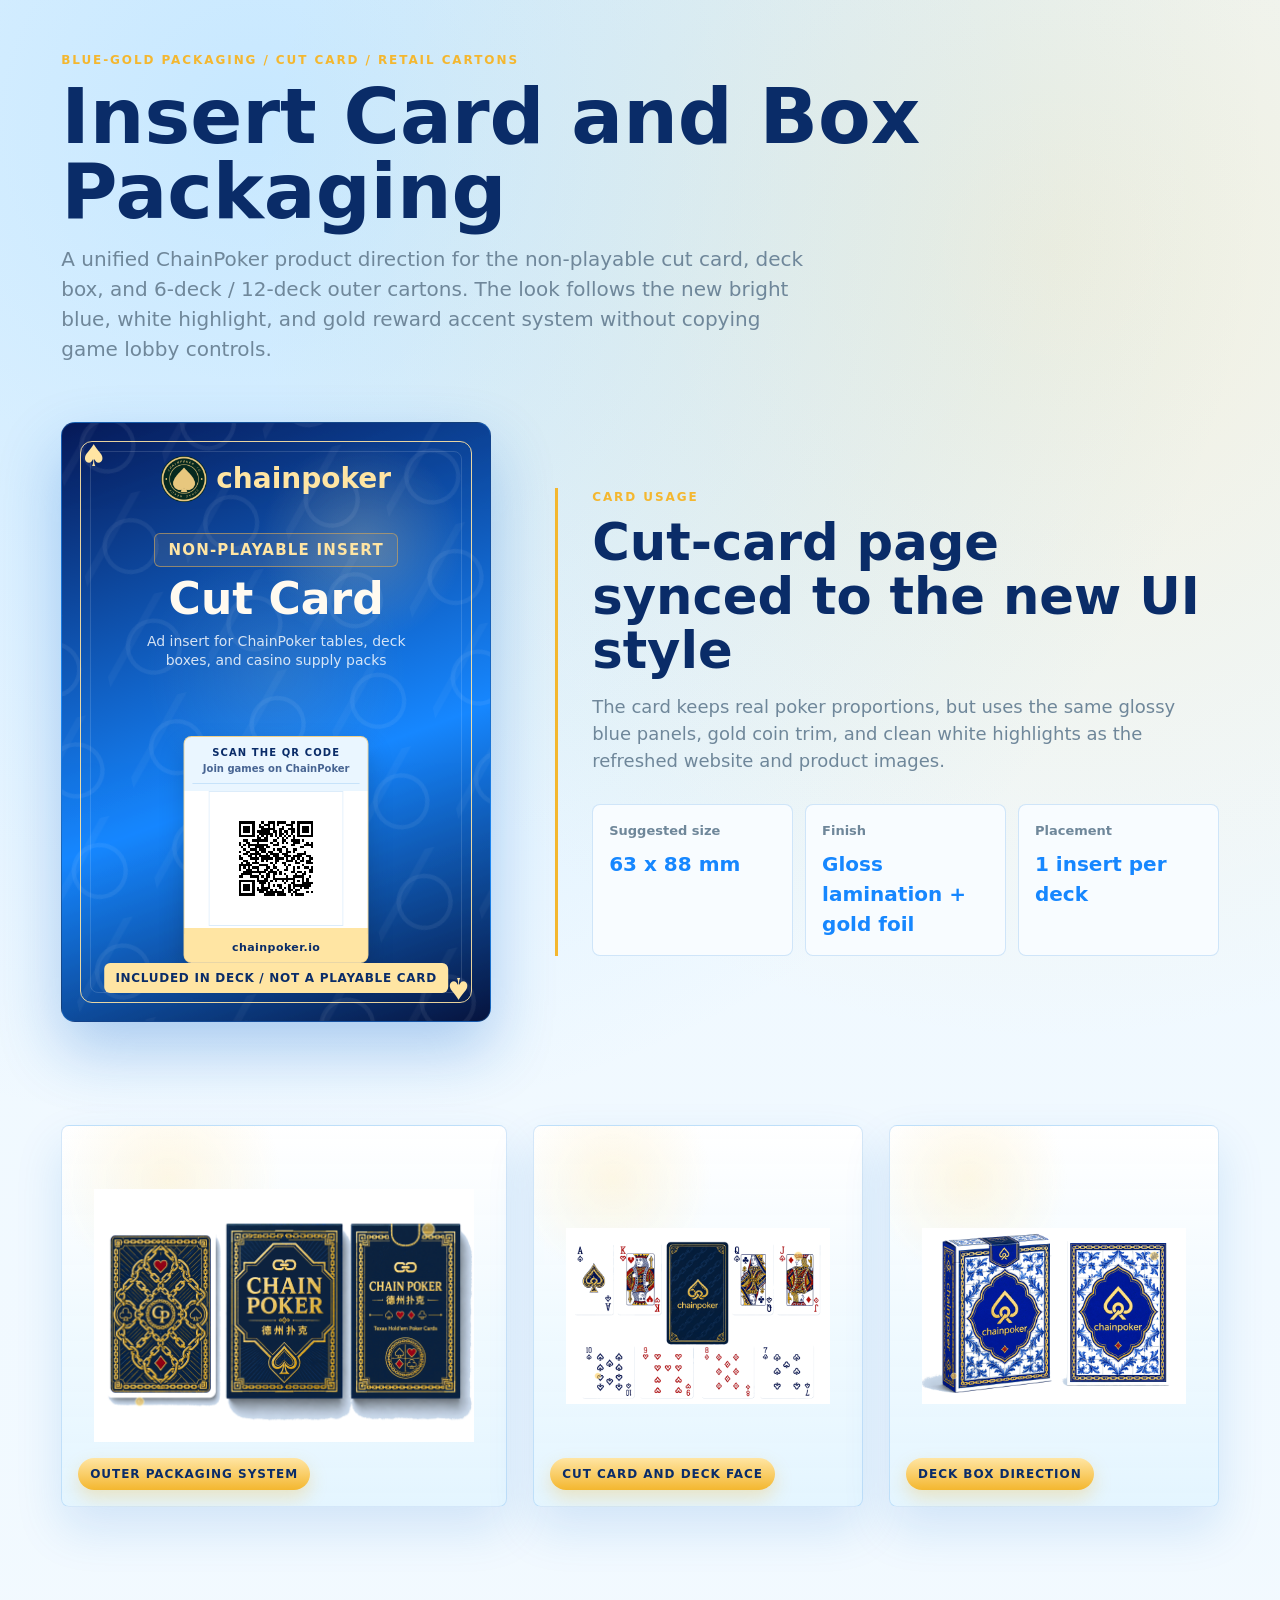
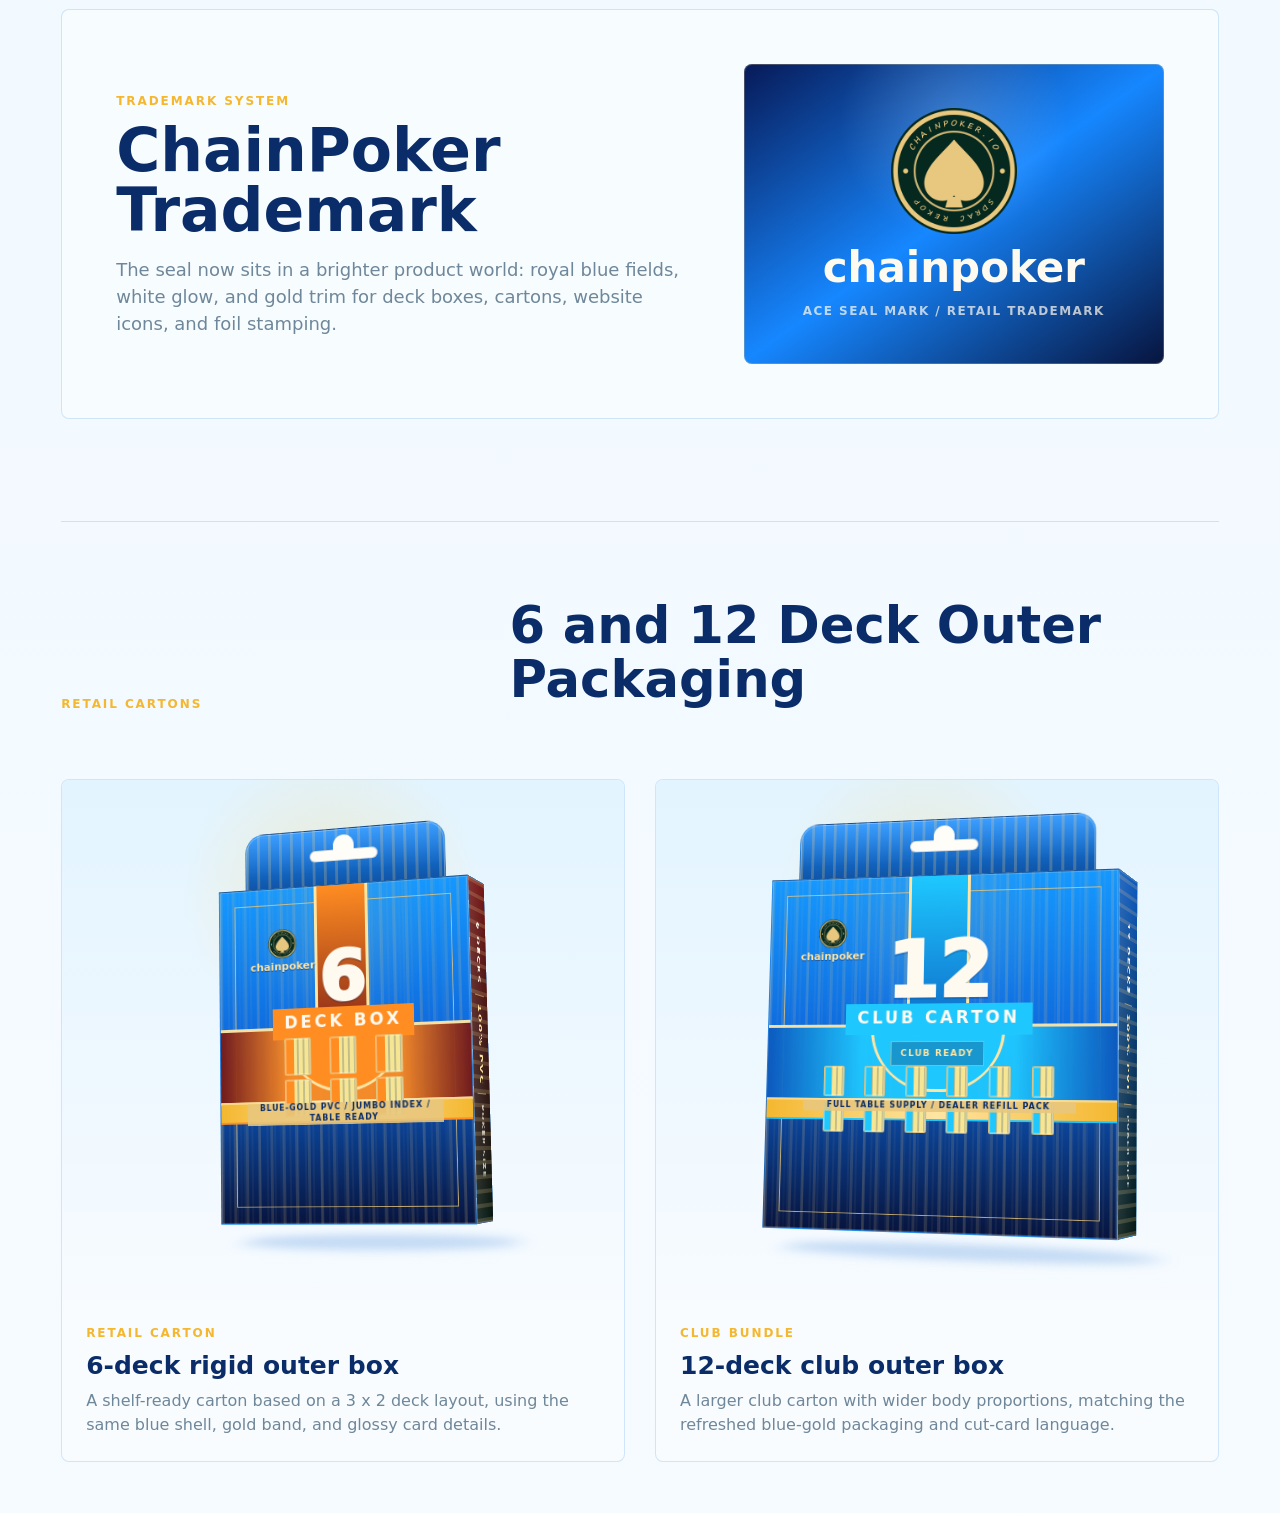
==== ad-card.html @ 181b17b1 "Refresh ChainPoker blue gold product design" ====
<!doctype html>
<html lang="en">
  <head>
    <meta charset="utf-8" />
    <meta name="viewport" content="width=device-width, initial-scale=1" />
    <title>ChainPoker Blue-Gold Insert Card and Box Packaging</title>
    <link rel="icon" href="./favicon.ico" sizes="any" />
    <link rel="icon" href="./assets/favicon.png" type="image/png" />
    <link rel="stylesheet" href="./ad-card.css" />
  </head>
  <body>
    <main class="page">
      <section class="hero-panel" aria-labelledby="page-title">
        <p class="eyebrow">Blue-gold packaging / cut card / retail cartons</p>
        <h1 id="page-title">Insert Card and Box Packaging</h1>
        <p>
          A unified ChainPoker product direction for the non-playable cut card, deck box, and 6-deck /
          12-deck outer cartons. The look follows the new bright blue, white highlight, and gold reward
          accent system without copying game lobby controls.
        </p>
      </section>

      <section class="design-board" aria-label="ChainPoker insert card design">
        <article class="blocker-card">
          <div class="corner top-left">&spades;</div>
          <div class="corner bottom-right">&spades;</div>
          <div class="chain-pattern"></div>
          <div class="brand">
            <span class="brand-mark" aria-hidden="true"></span>
            <span>chainpoker</span>
          </div>
          <div class="card-message">
            <p class="kicker">Non-playable insert</p>
            <h2>Cut Card</h2>
            <p>Ad insert for ChainPoker tables, deck boxes, and casino supply packs</p>
          </div>
          <div class="qr-panel">
            <div class="qr-copy">
              <strong>SCAN THE QR CODE</strong>
              <span>Join games on ChainPoker</span>
            </div>
            <img src="./assets/chainpoker-io-qr.png" alt="chainpoker.io QR code" />
            <a href="https://chainpoker.io">chainpoker.io</a>
          </div>
          <div class="usage-tag">Included in deck / not a playable card</div>
        </article>

        <aside class="spec-panel">
          <p class="eyebrow">Card usage</p>
          <h3>Cut-card page synced to the new UI style</h3>
          <p>
            The card keeps real poker proportions, but uses the same glossy blue panels, gold coin trim,
            and clean white highlights as the refreshed website and product images.
          </p>
          <dl>
            <div>
              <dt>Suggested size</dt>
              <dd>63 x 88 mm</dd>
            </div>
            <div>
              <dt>Finish</dt>
              <dd>Gloss lamination + gold foil</dd>
            </div>
            <div>
              <dt>Placement</dt>
              <dd>1 insert per deck</dd>
            </div>
          </dl>
        </aside>
      </section>

      <section class="product-strip" aria-label="Blue-gold product image direction">
        <figure class="product-shot large">
          <img src="./assets/outer-packaging-blue.png" alt="Blue-gold ChainPoker outer packaging set" />
          <figcaption>Outer packaging system</figcaption>
        </figure>
        <figure class="product-shot">
          <img src="./assets/cut-card-blue-set.png" alt="Blue-gold ChainPoker cut card style" />
          <figcaption>Cut card and deck face</figcaption>
        </figure>
        <figure class="product-shot">
          <img src="./assets/packaging-blue-set.png" alt="Blue-gold ChainPoker deck box packaging" />
          <figcaption>Deck box direction</figcaption>
        </figure>
      </section>

      <section class="trademark-section" aria-labelledby="trademark-title">
        <div>
          <p class="eyebrow">Trademark system</p>
          <h2 id="trademark-title">ChainPoker Trademark</h2>
          <p>
            The seal now sits in a brighter product world: royal blue fields, white glow, and gold trim for
            deck boxes, cartons, website icons, and foil stamping.
          </p>
        </div>
        <div class="trademark-card">
          <span class="trademark-mark" aria-hidden="true"></span>
          <strong>chainpoker</strong>
          <small>Ace seal mark / retail trademark</small>
        </div>
      </section>

      <section class="packaging-section" aria-labelledby="packaging-title">
        <div class="section-heading">
          <p class="eyebrow">Retail cartons</p>
          <h2 id="packaging-title">6 and 12 Deck Outer Packaging</h2>
        </div>

        <div class="packaging-grid">
          <article class="pack pack-6">
            <div class="pack-render">
              <div class="box-carton box-6">
                <div class="box-backboard">
                  <span class="hanger-slot"></span>
                </div>
                <div class="box-top">
                  <span>CHAINPOKER / SIX DECKS</span>
                </div>
                <div class="box-side">
                  <span class="side-count">6 DECKS</span>
                  <span class="side-material">100% PVC</span>
                  <span class="side-size">POKER SIZE</span>
                </div>
                <div class="box-front">
                  <span class="box-pattern"></span>
                  <span class="box-center-ribbon"></span>
                  <span class="box-band"></span>
                  <span class="pack-logo"><i></i>chainpoker</span>
                  <span class="box-count">6</span>
                  <span class="box-title">Deck Box</span>
                  <span class="box-rule"></span>
                  <span class="box-subtitle">Blue-gold PVC / jumbo index / table ready</span>
                  <span class="box-decks six">
                    <i></i><i></i><i></i><i></i><i></i><i></i>
                  </span>
                </div>
              </div>
            </div>
            <div class="pack-copy">
              <p class="label">Retail carton</p>
              <h3>6-deck rigid outer box</h3>
              <p>A shelf-ready carton based on a 3 x 2 deck layout, using the same blue shell, gold band, and glossy card details.</p>
            </div>
          </article>

          <article class="pack pack-12">
            <div class="pack-render">
              <div class="box-carton box-12">
                <div class="box-backboard">
                  <span class="hanger-slot"></span>
                </div>
                <div class="box-top">
                  <span>CHAINPOKER / TWELVE DECKS</span>
                </div>
                <div class="box-side">
                  <span class="side-count">12 DECKS</span>
                  <span class="side-material">100% PVC</span>
                  <span class="side-size">POKER SIZE</span>
                </div>
                <div class="box-front">
                  <span class="box-pattern"></span>
                  <span class="box-center-ribbon"></span>
                  <span class="box-band"></span>
                  <span class="pack-logo"><i></i>chainpoker</span>
                  <span class="box-count">12</span>
                  <span class="box-title">Club Carton</span>
                  <span class="box-rule"></span>
                  <span class="box-subtitle">Full table supply / dealer refill pack</span>
                  <span class="case-badge">CLUB READY</span>
                  <span class="box-decks twelve">
                    <i></i><i></i><i></i><i></i><i></i><i></i>
                    <i></i><i></i><i></i><i></i><i></i><i></i>
                  </span>
                </div>
              </div>
            </div>
            <div class="pack-copy">
              <p class="label">Club bundle</p>
              <h3>12-deck club outer box</h3>
              <p>A larger club carton with wider body proportions, matching the refreshed blue-gold packaging and cut-card language.</p>
            </div>
          </article>
        </div>
      </section>
    </main>
  </body>
</html>
---- ad-card.css ----
:root {
  --ink: #173a58;
  --muted: #6f879a;
  --paper: #eaf6ff;
  --cream: #f8fcff;
  --green: #1687ff;
  --green-deep: #0a2c68;
  --green-dark: #07143e;
  --gold: #f4b72f;
  --gold-light: #ffe5a3;
  --red: #ff8d22;
  --line: rgba(42, 137, 224, 0.2);
  --radius: 8px;
}

* {
  box-sizing: border-box;
}

body {
  margin: 0;
  min-height: 100vh;
  background:
    radial-gradient(circle at 20% 4%, rgba(75, 180, 255, 0.24), transparent 32%),
    radial-gradient(circle at 82% 8%, rgba(255, 199, 74, 0.18), transparent 26%),
    linear-gradient(180deg, rgba(238, 248, 255, 0.96), rgba(246, 251, 255, 0.96)),
    var(--paper);
  color: var(--ink);
  font-family:
    Inter, ui-sans-serif, system-ui, -apple-system, BlinkMacSystemFont, "Segoe UI",
    "Microsoft YaHei", sans-serif;
  line-height: 1.5;
  letter-spacing: 0;
}

img {
  display: block;
  max-width: 100%;
}

.page {
  width: min(100%, 1260px);
  margin: 0 auto;
  padding: clamp(22px, 4vw, 54px);
}

.hero-panel {
  max-width: 880px;
  margin-bottom: clamp(28px, 5vw, 58px);
}

.eyebrow,
.label {
  margin: 0 0 10px;
  color: var(--gold);
  font-size: 12px;
  font-weight: 850;
  letter-spacing: 0.16em;
  text-transform: uppercase;
}

h1,
h2,
h3,
p {
  margin-top: 0;
}

h1 {
  margin-bottom: 14px;
  color: var(--green-deep);
  font-size: clamp(38px, 6vw, 78px);
  line-height: 0.98;
}

.hero-panel p:not(.eyebrow) {
  max-width: 760px;
  margin-bottom: 0;
  color: var(--muted);
  font-size: clamp(16px, 2vw, 20px);
}

.design-board {
  display: grid;
  grid-template-columns: minmax(280px, 430px) minmax(280px, 1fr);
  gap: clamp(28px, 5vw, 70px);
  align-items: center;
  margin-bottom: clamp(58px, 8vw, 112px);
}

.blocker-card {
  position: relative;
  aspect-ratio: 63 / 88;
  overflow: hidden;
  border: 1px solid rgba(42, 137, 224, 0.34);
  border-radius: 18px;
  background:
    radial-gradient(circle at 72% 22%, rgba(255, 226, 151, 0.26), transparent 18%),
    radial-gradient(circle at 38% 38%, rgba(255, 255, 255, 0.18), transparent 31%),
    linear-gradient(145deg, #071a58, #116fe8 55%, #07143e);
  box-shadow: 0 28px 62px rgba(17, 104, 205, 0.3);
  color: #fff;
  padding: clamp(22px, 6%, 32px);
}

.blocker-card::before,
.blocker-card::after,
.pack-face::before {
  content: "";
  position: absolute;
  pointer-events: none;
}

.blocker-card::before {
  inset: 15px;
  border: 1px solid rgba(255, 229, 163, 0.9);
  border-radius: 12px;
}

.blocker-card::after {
  inset: 25px;
  border: 1px solid rgba(255, 255, 255, 0.18);
  border-radius: 8px;
}

.chain-pattern {
  position: absolute;
  inset: 0;
  opacity: 0.19;
  background-image:
    linear-gradient(132deg, transparent 0 32%, rgba(255, 255, 255, 0.2) 33% 37%, transparent 38%),
    radial-gradient(ellipse at 50% 50%, transparent 0 32%, rgba(255, 255, 255, 0.34) 33% 38%, transparent 39%);
  background-size: 86px 86px;
  transform: rotate(-13deg) scale(1.2);
}

.corner {
  position: absolute;
  z-index: 2;
  color: var(--gold-light);
  font-size: 30px;
  line-height: 1;
}

.top-left {
  top: 18px;
  left: 18px;
}

.bottom-right {
  right: 18px;
  bottom: 18px;
  transform: rotate(180deg);
}

.brand,
.card-message,
.qr-panel,
.usage-tag {
  position: relative;
  z-index: 3;
}

.brand {
  display: flex;
  justify-content: center;
  align-items: center;
  gap: 9px;
  margin-top: 18px;
  color: var(--gold-light);
  font-size: clamp(21px, 4vw, 31px);
  font-weight: 850;
  text-transform: lowercase;
}

.brand-mark {
  display: grid;
  width: 42px;
  height: 42px;
  place-items: center;
  border: 1px solid currentColor;
  border-radius: 50%;
}

.brand-mark::before {
  content: "";
  width: 29px;
  height: 29px;
  background: url("./assets/chainpoker-trademark-round.png") center / contain no-repeat;
}

.card-message {
  margin-top: clamp(42px, 13%, 68px);
  text-align: center;
}

.kicker {
  display: inline-flex;
  margin: 0 0 12px;
  padding: 5px 12px;
  border: 1px solid rgba(201, 161, 92, 0.65);
  border-radius: 999px;
  color: var(--gold-light);
  font-size: clamp(14px, 3vw, 18px);
  font-weight: 900;
}

.card-message h2 {
  margin: 0;
  font-size: clamp(44px, 10vw, 70px);
  line-height: 1.02;
}

.card-message p:last-child {
  max-width: 310px;
  margin: 16px auto 0;
  color: rgba(255, 255, 255, 0.82);
  font-size: clamp(14px, 2.4vw, 18px);
}

.qr-panel {
  width: min(76%, 250px);
  margin: clamp(30px, 8%, 48px) auto 0;
  padding: 12px;
  border: 1px solid rgba(232, 199, 126, 0.68);
  border-radius: 8px;
  background:
    linear-gradient(180deg, #eaf6ff 0 54px, #fff 54px calc(100% - 34px), #ffe5a3 calc(100% - 34px)),
    #fff;
  color: var(--green-deep);
  text-align: center;
  box-shadow: 0 16px 34px rgba(0, 0, 0, 0.2);
}

.qr-copy {
  display: grid;
  gap: 2px;
  margin-bottom: 10px;
  padding-bottom: 10px;
  border-bottom: 1px solid rgba(42, 137, 224, 0.18);
}

.qr-copy strong {
  color: var(--green-deep);
  font-size: 12px;
  letter-spacing: 0.12em;
}

.qr-copy span {
  color: rgba(10, 44, 104, 0.72);
  font-size: 11px;
  font-weight: 750;
}

.qr-panel img {
  width: calc(100% - 22px);
  margin: 0 auto;
  padding: 10px;
  border: 1px solid rgba(42, 137, 224, 0.16);
  background: #fff;
  image-rendering: pixelated;
}

.qr-panel a {
  display: block;
  margin: 10px -12px -12px;
  padding: 8px 10px;
  color: var(--green-deep);
  background: var(--gold-light);
  border-radius: 0 0 7px 7px;
  font-size: 13px;
  font-weight: 900;
  letter-spacing: 0.04em;
  text-decoration: none;
}

.usage-tag {
  width: max-content;
  max-width: 74%;
  margin: 16px auto 0;
  padding: 6px 11px;
  border-radius: 999px;
  color: var(--green-deep);
  background: var(--gold-light);
  font-size: 12px;
  font-weight: 850;
}

.spec-panel {
  padding-left: clamp(0px, 3vw, 34px);
  border-left: 3px solid var(--gold);
}

.spec-panel h3,
.section-heading h2 {
  margin-bottom: 16px;
  color: var(--green-deep);
  font-size: clamp(30px, 4vw, 52px);
  line-height: 1.05;
}

.spec-panel p:not(.eyebrow) {
  max-width: 690px;
  color: var(--muted);
  font-size: 18px;
}

.product-strip {
  display: grid;
  grid-template-columns: 1.15fr repeat(2, minmax(0, 0.85fr));
  gap: clamp(16px, 3vw, 26px);
  margin-bottom: clamp(58px, 8vw, 112px);
}

.product-shot {
  position: relative;
  min-height: 300px;
  margin: 0;
  overflow: hidden;
  border: 1px solid rgba(42, 137, 224, 0.2);
  border-radius: var(--radius);
  background:
    radial-gradient(circle at 24% 14%, rgba(255, 229, 163, 0.28), transparent 24%),
    linear-gradient(180deg, rgba(255, 255, 255, 0.96), rgba(226, 244, 255, 0.9));
  box-shadow: 0 22px 48px rgba(17, 104, 205, 0.14);
}

.product-shot img {
  width: 100%;
  height: 100%;
  min-height: inherit;
  object-fit: contain;
  padding: clamp(18px, 3vw, 32px);
}

.product-shot.large {
  min-height: 380px;
}

.product-shot figcaption {
  position: absolute;
  left: 16px;
  bottom: 16px;
  padding: 7px 12px;
  border-radius: 999px;
  color: #0a2c68;
  background: linear-gradient(180deg, #ffe5a3, #f4b72f);
  font-size: 12px;
  font-weight: 900;
  letter-spacing: 0.08em;
  text-transform: uppercase;
  box-shadow: 0 8px 18px rgba(244, 183, 47, 0.28);
}

dl {
  display: grid;
  grid-template-columns: repeat(3, minmax(0, 1fr));
  gap: 12px;
  margin: 30px 0 0;
}

dl div {
  min-height: 96px;
  padding: 16px;
  border: 1px solid var(--line);
  border-radius: var(--radius);
  background: var(--cream);
}

dt {
  color: var(--muted);
  font-size: 13px;
  font-weight: 750;
}

dd {
  margin: 8px 0 0;
  color: var(--green);
  font-size: 20px;
  font-weight: 850;
}

.trademark-section {
  display: grid;
  grid-template-columns: minmax(280px, 1fr) minmax(270px, 420px);
  gap: clamp(28px, 5vw, 70px);
  align-items: center;
  margin-bottom: clamp(58px, 8vw, 112px);
  padding: clamp(30px, 5vw, 54px);
  border: 1px solid var(--line);
  border-radius: var(--radius);
  background: rgba(248, 252, 255, 0.9);
}

.trademark-section h2 {
  margin-bottom: 16px;
  color: var(--green-deep);
  font-size: clamp(34px, 5vw, 60px);
  line-height: 1;
}

.trademark-section p:not(.eyebrow) {
  max-width: 720px;
  margin-bottom: 0;
  color: var(--muted);
  font-size: 18px;
}

.trademark-card {
  min-height: 300px;
  display: grid;
  justify-items: center;
  align-content: center;
  gap: 13px;
  border-radius: var(--radius);
  color: var(--gold-light);
  background:
    radial-gradient(circle at 50% 20%, rgba(255, 255, 255, 0.18), transparent 36%),
    linear-gradient(145deg, #071a58, #1687ff, #07143e);
  box-shadow: inset 0 0 0 1px rgba(232, 199, 126, 0.28);
}

.trademark-mark {
  width: 126px;
  height: 126px;
  background: url("./assets/chainpoker-trademark-round.png") center / contain no-repeat;
}

.trademark-card strong {
  color: #fffaf0;
  font-size: 42px;
  line-height: 1;
  text-transform: lowercase;
}

.trademark-card small {
  color: rgba(255, 250, 240, 0.72);
  font-size: 12px;
  font-weight: 800;
  letter-spacing: 0.12em;
  text-transform: uppercase;
}

.packaging-section {
  padding-top: clamp(40px, 6vw, 82px);
  border-top: 1px solid var(--line);
}

.section-heading {
  display: grid;
  grid-template-columns: minmax(180px, 0.55fr) 1fr;
  gap: clamp(18px, 5vw, 58px);
  align-items: end;
  margin-bottom: clamp(28px, 5vw, 56px);
}

.packaging-grid {
  display: grid;
  grid-template-columns: repeat(2, minmax(0, 1fr));
  gap: clamp(18px, 3vw, 30px);
}

.pack {
  display: grid;
  grid-template-rows: minmax(430px, auto) 1fr;
  overflow: hidden;
  border: 1px solid var(--line);
  border-radius: var(--radius);
  background: rgba(248, 252, 255, 0.92);
}

.pack-render {
  position: relative;
  min-height: 520px;
  display: grid;
  place-items: center;
  overflow: hidden;
  padding: 74px 34px 50px;
  perspective: 1200px;
  background:
    radial-gradient(circle at 48% 22%, rgba(255, 199, 74, 0.25), transparent 30%),
    linear-gradient(180deg, #e2f4ff, #f7fbff);
}

.pack-face {
  position: relative;
  width: min(88%, 310px);
  aspect-ratio: 4 / 5.15;
  display: grid;
  justify-items: center;
  align-content: center;
  gap: 14px;
  overflow: hidden;
  border: 2px solid #0b1713;
  border-radius: 5px;
  background:
    linear-gradient(145deg, rgba(255, 255, 255, 0.08), transparent 34%),
    linear-gradient(160deg, #071a58, #1687ff, #07143e);
  color: var(--gold-light);
  box-shadow: 18px 28px 38px rgba(17, 104, 205, 0.24);
  transform: rotateX(4deg) rotateY(-13deg) rotateZ(-2deg);
  transform-style: preserve-3d;
}

.pack-face::before {
  inset: 18px;
  border: 1px solid rgba(232, 199, 126, 0.86);
  border-radius: 4px;
}

.pack-face::after {
  content: "";
  position: absolute;
  inset: 0;
  opacity: 0.16;
  background-image:
    linear-gradient(132deg, transparent 0 32%, rgba(255, 255, 255, 0.22) 33% 37%, transparent 38%),
    radial-gradient(ellipse at 50% 50%, transparent 0 32%, rgba(255, 255, 255, 0.28) 33% 38%, transparent 39%);
  background-size: 78px 78px;
  transform: rotate(-12deg) scale(1.2);
}

.pack-side {
  position: absolute;
  right: 38px;
  top: 82px;
  width: 58px;
  height: 218px;
  display: grid;
  place-items: center;
  border: 1px solid rgba(232, 199, 126, 0.78);
  border-radius: 4px;
  color: var(--gold-light);
  background: #0a2c68;
  box-shadow: 14px 20px 26px rgba(17, 104, 205, 0.22);
  font-size: 14px;
  font-weight: 850;
  writing-mode: vertical-rl;
  transform: skewY(-8deg) rotateY(-10deg);
}

.pack-count,
.pack-unit,
.pack-logo,
.pack-line,
.pack-subtitle,
.suit-row,
.deck-slots,
.case-badge {
  position: relative;
  z-index: 2;
}

.pack-count {
  color: #fffaf0;
  font-size: clamp(74px, 10vw, 108px);
  font-weight: 950;
  line-height: 0.78;
}

.pack-unit {
  color: var(--gold-light);
  font-size: 12px;
  font-weight: 850;
  letter-spacing: 0.18em;
  text-transform: uppercase;
}

.pack-logo {
  display: inline-flex;
  align-items: center;
  gap: 7px;
  color: var(--gold-light);
  font-size: 28px;
  font-weight: 850;
  text-transform: lowercase;
}

.pack-logo i {
  width: 25px;
  height: 25px;
  background: url("./assets/chainpoker-trademark-round.png") center / contain no-repeat;
}

.pack-line {
  width: 58%;
  height: 3px;
  background: var(--red);
  box-shadow: 0 1px 0 rgba(255, 255, 255, 0.24);
}

.pack-subtitle {
  max-width: 70%;
  color: rgba(255, 250, 240, 0.88);
  font-size: 12px;
  font-weight: 750;
  letter-spacing: 0.13em;
  text-align: center;
  text-transform: uppercase;
}

.suit-row {
  margin-top: 8px;
  font-size: 18px;
}

.deck-slots {
  width: 62%;
  height: 44px;
  margin-top: 8px;
  border-top: 1px solid rgba(232, 199, 126, 0.7);
  background:
    linear-gradient(90deg, transparent 0 14%, rgba(232, 199, 126, 0.85) 15% 17%, transparent 18% 31%, rgba(232, 199, 126, 0.85) 32% 34%, transparent 35% 48%, rgba(232, 199, 126, 0.85) 49% 51%, transparent 52% 65%, rgba(232, 199, 126, 0.85) 66% 68%, transparent 69% 82%, rgba(232, 199, 126, 0.85) 83% 85%, transparent 86%);
}

.case-badge {
  margin-top: 6px;
  padding: 9px 13px;
  border: 1px solid rgba(232, 199, 126, 0.75);
  color: #fffaf0;
  font-size: 12px;
  font-weight: 900;
  letter-spacing: 0.14em;
}

.pack-6 .pack-face {
  aspect-ratio: 4.7 / 5.15;
  transform: rotateX(3deg) rotateY(-11deg) rotateZ(1deg);
}

.pack-12 .pack-face {
  width: min(94%, 350px);
  aspect-ratio: 5.3 / 4.8;
  transform: rotateX(4deg) rotateY(-12deg) rotateZ(-1deg);
}

.pack-12 .pack-side {
  right: 28px;
  height: 184px;
}

.blocker-card {
  border-radius: 14px;
  background:
    radial-gradient(circle at 50% 42%, rgba(232, 199, 126, 0.1), transparent 32%),
    radial-gradient(circle at 70% 20%, rgba(255, 229, 163, 0.24), transparent 18%),
    linear-gradient(160deg, #071a58, #1687ff 58%, #07143e);
}

.blocker-card::before {
  inset: 18px;
}

.blocker-card::after {
  inset: 28px;
  opacity: 0.75;
}

.brand {
  margin-top: 8px;
  font-size: clamp(20px, 3vw, 28px);
}

.brand-mark {
  width: 46px;
  height: 46px;
  border: 0;
}

.brand-mark::before {
  width: 46px;
  height: 46px;
}

.card-message {
  margin-top: clamp(26px, 8%, 42px);
}

.kicker {
  margin-bottom: 10px;
  padding: 5px 13px;
  border-radius: 6px;
  background: rgba(232, 199, 126, 0.1);
  font-size: clamp(12px, 2.2vw, 15px);
  letter-spacing: 0.08em;
  text-transform: uppercase;
}

.card-message h2 {
  width: min(88%, 310px);
  margin: 0 auto;
  color: #fffaf0;
  font-size: clamp(30px, 6.2vw, 44px);
  line-height: 1.02;
  letter-spacing: 0;
}

.card-message p:last-child {
  max-width: 270px;
  margin-top: 10px;
  font-size: clamp(12px, 1.8vw, 14px);
  line-height: 1.38;
}

.qr-panel {
  position: absolute;
  left: 50%;
  bottom: 58px;
  width: min(58%, 185px);
  margin: 0;
  padding: 8px;
  box-shadow: 0 12px 26px rgba(0, 0, 0, 0.18);
  transform: translateX(-50%);
}

.qr-copy {
  gap: 1px;
  margin-bottom: 7px;
  padding-bottom: 7px;
}

.qr-copy strong {
  font-size: 10px;
  letter-spacing: 0.11em;
}

.qr-copy span {
  font-size: 10px;
}

.qr-panel img {
  width: calc(100% - 32px);
  padding: 7px;
}

.qr-panel a {
  margin: 8px -8px -8px;
  padding: 6px 8px;
  border-radius: 0 0 7px 7px;
  font-size: 11px;
}

.usage-tag {
  position: absolute;
  left: 50%;
  bottom: 28px;
  max-width: 82%;
  margin: 0;
  border-radius: 6px;
  text-transform: uppercase;
  letter-spacing: 0.06em;
  transform: translateX(-50%);
}

.box-carton {
  --box-front: 260px;
  --box-height: 342px;
  --box-depth: 48px;
  --accent: var(--red);
  --accent-dark: #741615;
  position: relative;
  width: var(--box-front);
  height: var(--box-height);
  transform: rotateX(5deg) rotateY(-14deg) rotateZ(-1deg);
  transform-style: preserve-3d;
}

.box-carton::after {
  content: "";
  position: absolute;
  left: 22px;
  right: -42px;
  bottom: -34px;
  height: 34px;
  border-radius: 50%;
  background: rgba(17, 104, 205, 0.22);
  filter: blur(10px);
  transform: rotateX(68deg);
}

.box-backboard {
  position: absolute;
  left: 24px;
  right: 24px;
  top: -62px;
  height: 102px;
  overflow: hidden;
  border: 1px solid rgba(42, 137, 224, 0.3);
  border-radius: 20px 20px 0 0;
  background:
    linear-gradient(180deg, rgba(255, 255, 255, 0.16), transparent 45%),
    repeating-linear-gradient(90deg, rgba(232, 199, 126, 0.26) 0 3px, transparent 3px 12px),
    linear-gradient(180deg, #178cff, #0a2c68);
  box-shadow: inset 0 0 0 1px rgba(255, 250, 240, 0.32);
  transform: translateZ(-16px);
}

.hanger-slot {
  position: absolute;
  left: 50%;
  top: 21px;
  width: 72px;
  height: 12px;
  border-radius: 999px;
  background: #fffdf7;
  box-shadow: inset 0 0 0 1px rgba(10, 44, 104, 0.18);
  transform: translateX(-50%);
}

.hanger-slot::before {
  content: "";
  position: absolute;
  left: 50%;
  bottom: 9px;
  width: 22px;
  height: 18px;
  border-radius: 16px 16px 0 0;
  background: #fffdf7;
  transform: translateX(-50%);
}

.box-front,
.box-side,
.box-top {
  position: absolute;
  transform-style: preserve-3d;
  overflow: hidden;
  border: 1px solid rgba(42, 137, 224, 0.58);
  box-shadow: inset 0 0 0 1px rgba(255, 250, 240, 0.18);
}

.box-front {
  inset: 0;
  z-index: 3;
  display: grid;
  justify-items: center;
  align-content: start;
  padding: 28px 22px 18px;
  overflow: visible;
  color: var(--gold-light);
  background:
    radial-gradient(circle at 50% 14%, rgba(232, 199, 126, 0.16), transparent 30%),
    repeating-linear-gradient(90deg, rgba(232, 199, 126, 0.15) 0 3px, transparent 3px 13px),
    linear-gradient(180deg, #1598ff, #0e67db 48%, #07143e);
}

.box-front::before {
  content: "";
  position: absolute;
  inset: 16px;
  border: 1px solid rgba(232, 199, 126, 0.8);
}

.box-front::after {
  content: "";
  position: absolute;
  left: 0;
  right: 0;
  top: 43%;
  height: 72px;
  background:
    linear-gradient(90deg, var(--accent-dark), var(--accent) 28%, var(--accent) 72%, var(--accent-dark));
  box-shadow:
    0 -3px 0 var(--gold-light),
    0 3px 0 var(--gold-light);
  opacity: 0.95;
}

.box-pattern {
  position: absolute;
  inset: 0;
  opacity: 0.14;
  background-image:
    repeating-linear-gradient(90deg, rgba(232, 199, 126, 0.38) 0 2px, transparent 2px 8px),
    linear-gradient(90deg, transparent 0 47%, rgba(232, 199, 126, 0.2) 47% 53%, transparent 53%);
  background-size: 24px 100%, 42px 100%;
}

.box-center-ribbon {
  position: absolute;
  z-index: 3;
  top: 0;
  left: 50%;
  width: 50px;
  height: 52%;
  background:
    linear-gradient(180deg, var(--accent), var(--accent-dark));
  box-shadow:
    -3px 0 0 var(--gold-light),
    3px 0 0 var(--gold-light);
  transform: translateX(-50%);
}

.box-center-ribbon::after {
  content: "";
  position: absolute;
  left: 50%;
  bottom: -30px;
  width: 116px;
  height: 60px;
  border-radius: 0 0 72px 72px;
  background: var(--accent);
  box-shadow:
    -3px 0 0 var(--gold-light),
    3px 0 0 var(--gold-light),
    0 3px 0 var(--gold-light);
  transform: translateX(-50%);
}

.box-band {
  position: absolute;
  z-index: 4;
  left: 0;
  right: 0;
  top: calc(43% + 72px);
  height: 22px;
  background: linear-gradient(90deg, var(--gold), var(--gold-light), var(--gold));
  box-shadow:
    inset 0 2px 0 rgba(255, 250, 240, 0.42),
    inset 0 -2px 0 var(--accent);
}

.box-front .pack-logo,
.box-count,
.box-title,
.box-rule,
.box-subtitle,
.box-decks,
.box-front .case-badge {
  position: relative;
  z-index: 4;
}

.box-front .pack-logo {
  position: absolute;
  top: 42px;
  left: 32px;
  z-index: 6;
  width: 70px;
  display: grid;
  justify-items: center;
  gap: 3px;
  margin: 0;
  color: var(--gold-light);
  font-size: 11px;
  line-height: 1;
  text-shadow: 0 1px 0 rgba(10, 44, 104, 0.55);
}

.box-front .pack-logo i {
  width: 30px;
  height: 30px;
}

.box-count {
  margin-top: 38px;
  color: #fffaf0;
  font-size: 70px;
  font-weight: 950;
  line-height: 0.8;
  text-shadow: 0 2px 0 rgba(10, 44, 104, 0.22);
}

.box-title {
  margin-top: 4px;
  padding: 0 10px 2px;
  color: #fffaf0;
  background: var(--accent);
  font-size: 17px;
  font-weight: 900;
  letter-spacing: 0.18em;
  text-transform: uppercase;
  box-shadow: 0 0 0 2px var(--accent);
}

.box-rule {
  width: 0;
  height: 0;
  margin: 0;
}

.box-subtitle {
  position: absolute;
  left: 50%;
  top: calc(43% + 74px);
  z-index: 7;
  width: 78%;
  margin: 0;
  color: var(--green-deep);
  background: rgba(232, 199, 126, 0.88);
  font-size: 8px;
  font-weight: 850;
  line-height: 1.35;
  letter-spacing: 0.12em;
  text-align: center;
  text-transform: uppercase;
  transform: translateX(-50%);
}

.box-decks {
  width: 64%;
  margin-top: auto;
  margin-bottom: 12px;
  display: grid;
  gap: 4px;
}

.box-decks.six {
  grid-template-columns: repeat(3, 1fr);
}

.box-decks.twelve {
  grid-template-columns: repeat(6, 1fr);
}

.box-decks i {
  aspect-ratio: 63 / 88;
  width: auto;
  height: 38px;
  justify-self: center;
  border: 1px solid rgba(232, 199, 126, 0.78);
  border-radius: 2px;
  background:
    linear-gradient(90deg, var(--accent) 0 34%, transparent 34%),
    repeating-linear-gradient(90deg, rgba(10, 44, 104, 0.22) 0 2px, transparent 2px 6px),
    #f6e694;
  box-shadow: inset 0 0 0 1px rgba(255, 250, 240, 0.3);
}

.box-side {
  top: 0;
  right: calc(var(--box-depth) * -1);
  z-index: 2;
  width: var(--box-depth);
  height: var(--box-height);
  display: grid;
  grid-template-rows: 1fr auto auto auto 1fr;
  justify-items: center;
  align-items: center;
  gap: 10px;
  color: var(--gold-light);
  background:
    linear-gradient(90deg, rgba(255, 255, 255, 0.12), transparent),
    repeating-linear-gradient(0deg, rgba(232, 199, 126, 0.2) 0 4px, transparent 4px 14px),
    linear-gradient(180deg, var(--accent-dark), #041711);
  transform: rotateY(78deg);
  transform-origin: left center;
}

.box-side span {
  font-weight: 900;
  letter-spacing: 0.14em;
  text-transform: uppercase;
  writing-mode: vertical-rl;
}

.side-count {
  grid-row: 2;
  color: #fffaf0;
  font-size: 11px;
}

.side-material {
  grid-row: 3;
  padding: 8px 4px;
  border-top: 1px solid rgba(232, 199, 126, 0.62);
  border-bottom: 1px solid rgba(232, 199, 126, 0.62);
  color: var(--gold-light);
  font-size: 12px;
}

.side-size {
  grid-row: 4;
  color: rgba(255, 250, 240, 0.74);
  font-size: 9px;
}

.box-top {
  top: calc(var(--box-depth) * -1);
  left: 0;
  z-index: 1;
  width: var(--box-front);
  height: var(--box-depth);
  display: grid;
  place-items: center;
  color: var(--green-deep);
  background:
    repeating-linear-gradient(90deg, rgba(10, 44, 104, 0.18) 0 3px, transparent 3px 12px),
    linear-gradient(180deg, #ffe5a3, #f4b72f);
  transform: rotateX(90deg);
  transform-origin: bottom center;
}

.box-top span {
  font-size: 10px;
  font-weight: 950;
  letter-spacing: 0.18em;
}

.box-12 {
  --box-front: 360px;
  --box-height: 360px;
  --box-depth: 66px;
  --accent: #1ec8ff;
  --accent-dark: #0b58bd;
  transform: rotateX(5deg) rotateY(-13deg) rotateZ(1deg);
}

.box-12 .box-front {
  background:
    radial-gradient(circle at 50% 14%, rgba(232, 199, 126, 0.16), transparent 30%),
    repeating-linear-gradient(90deg, rgba(232, 199, 126, 0.15) 0 3px, transparent 3px 13px),
    linear-gradient(180deg, #1598ff, #0e67db 48%, #07143e);
}

.box-12 .box-count {
  margin-top: 38px;
  font-size: 78px;
}

.box-12 .box-subtitle {
  top: calc(43% + 74px);
}

.box-12 .box-center-ribbon {
  width: 58px;
}

.box-12 .box-center-ribbon::after {
  width: 132px;
}

.box-12 .box-decks {
  width: 80%;
  gap: 5px;
  margin-bottom: 24px;
}

.box-12 .box-decks i {
  height: 31px;
}

.box-12 .case-badge {
  margin-top: 8px;
  padding: 5px 9px;
  border: 1px solid rgba(232, 199, 126, 0.64);
  color: var(--gold-light);
  background: rgba(10, 44, 104, 0.32);
  font-size: 9px;
  font-weight: 900;
  letter-spacing: 0.14em;
}

.box-12 .box-side {
  background:
    linear-gradient(90deg, rgba(255, 255, 255, 0.12), transparent),
    repeating-linear-gradient(0deg, rgba(232, 199, 126, 0.2) 0 4px, transparent 4px 14px),
    linear-gradient(180deg, var(--accent-dark), #041711);
}

.pack-copy {
  padding: 24px;
}

.pack-copy h3 {
  margin-bottom: 10px;
  color: var(--green-deep);
  font-size: 25px;
  line-height: 1.1;
}

.pack-copy p:not(.label) {
  margin-bottom: 0;
  color: var(--muted);
}

@media print {
  body {
    background: #fff;
  }

  .page {
    padding: 0;
  }

  .hero-panel,
  .spec-panel,
  .pack-copy {
    display: none;
  }

  .design-board,
  .packaging-grid {
    display: block;
  }

  .blocker-card {
    width: 63mm;
    height: 88mm;
    box-shadow: none;
  }
}

@media (max-width: 980px) {
  .design-board,
  .section-heading,
  .packaging-grid,
  .product-strip {
    grid-template-columns: 1fr;
  }

  .blocker-card {
    width: min(100%, 430px);
    margin: 0 auto;
  }

  .spec-panel {
    padding-left: 0;
    border-left: 0;
  }

  dl {
    grid-template-columns: 1fr;
  }

  .pack {
    grid-template-rows: auto;
  }
}

@media (max-width: 560px) {
  .page {
    padding: 18px;
  }

  .brand {
    font-size: 22px;
  }

  .brand-mark {
    width: 36px;
    height: 36px;
  }

  .qr-panel {
    width: 78%;
  }

  .usage-tag {
    max-width: 88%;
    text-align: center;
  }

  .pack-render {
    min-height: 318px;
    padding: 30px 18px;
  }

  .pack-side {
    right: 22px;
    top: 74px;
    width: 46px;
    height: 190px;
  }

  .pack-logo {
    font-size: 22px;
  }
}
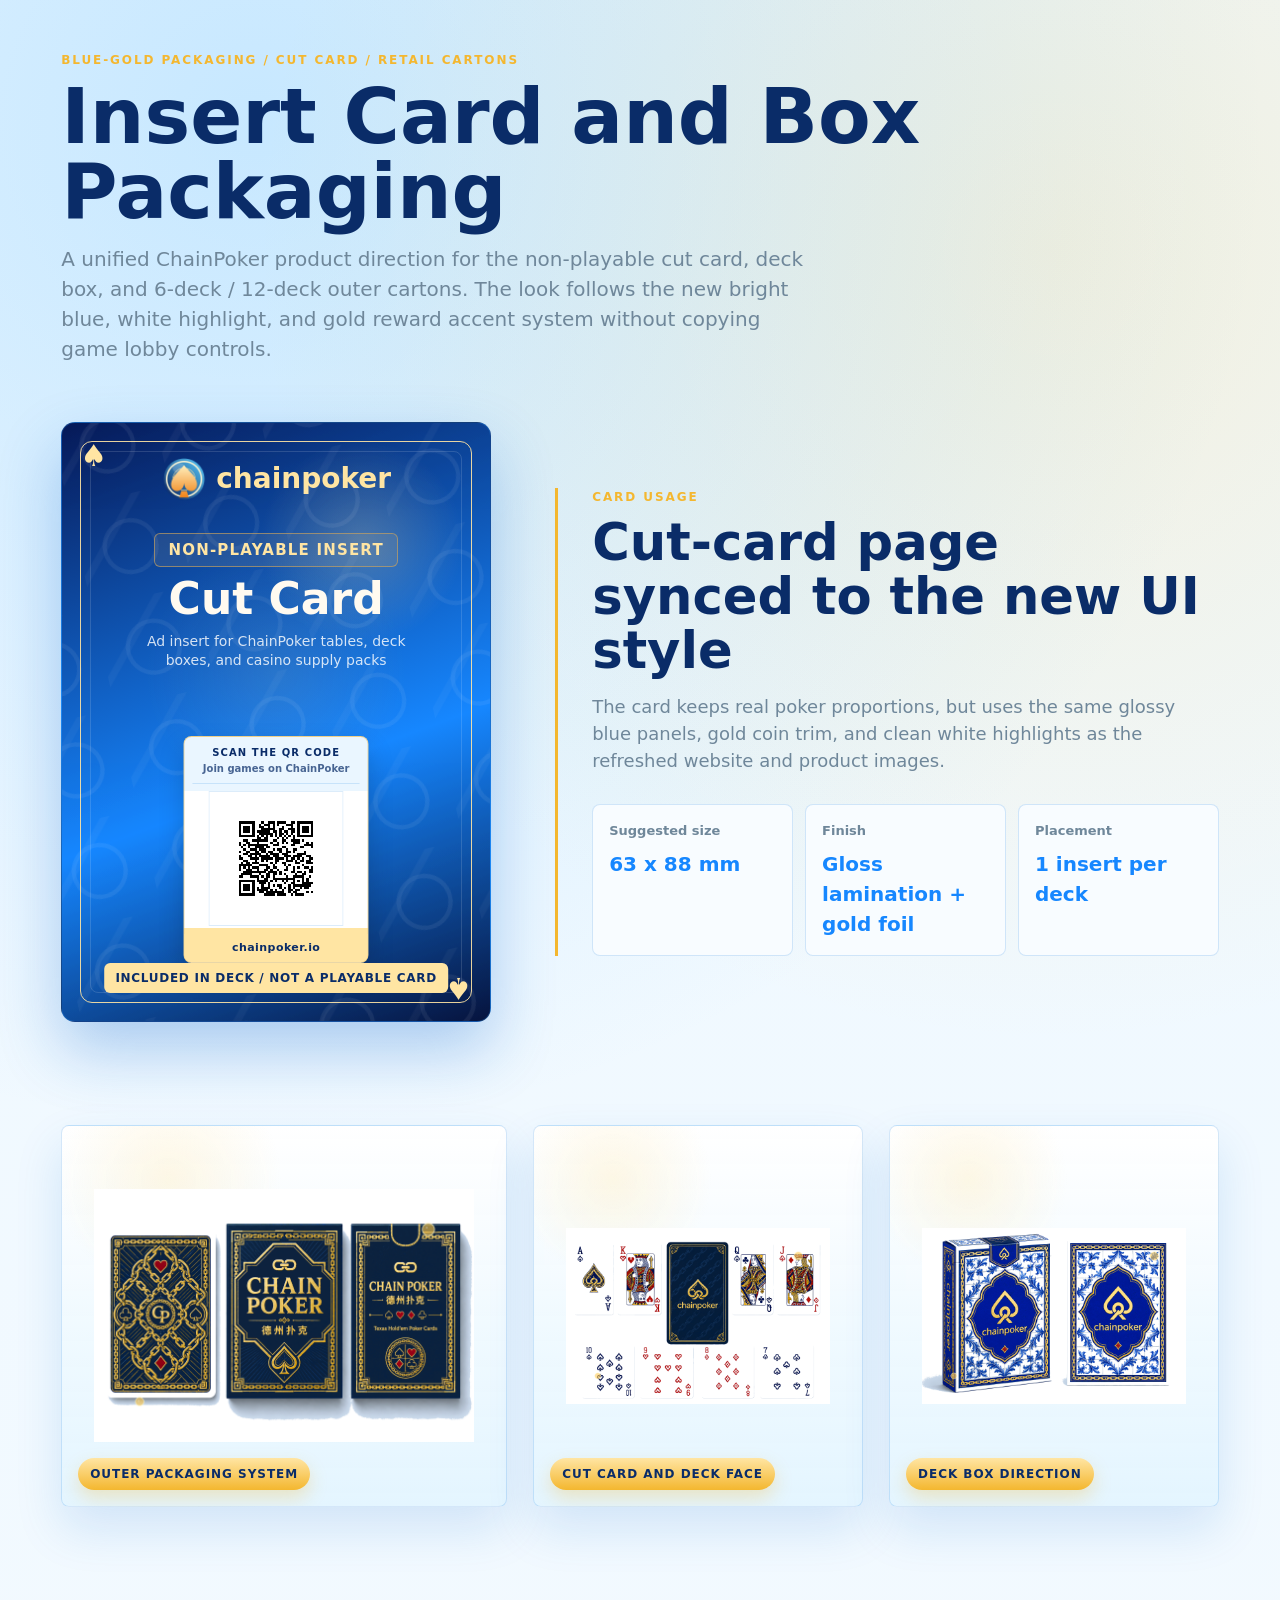
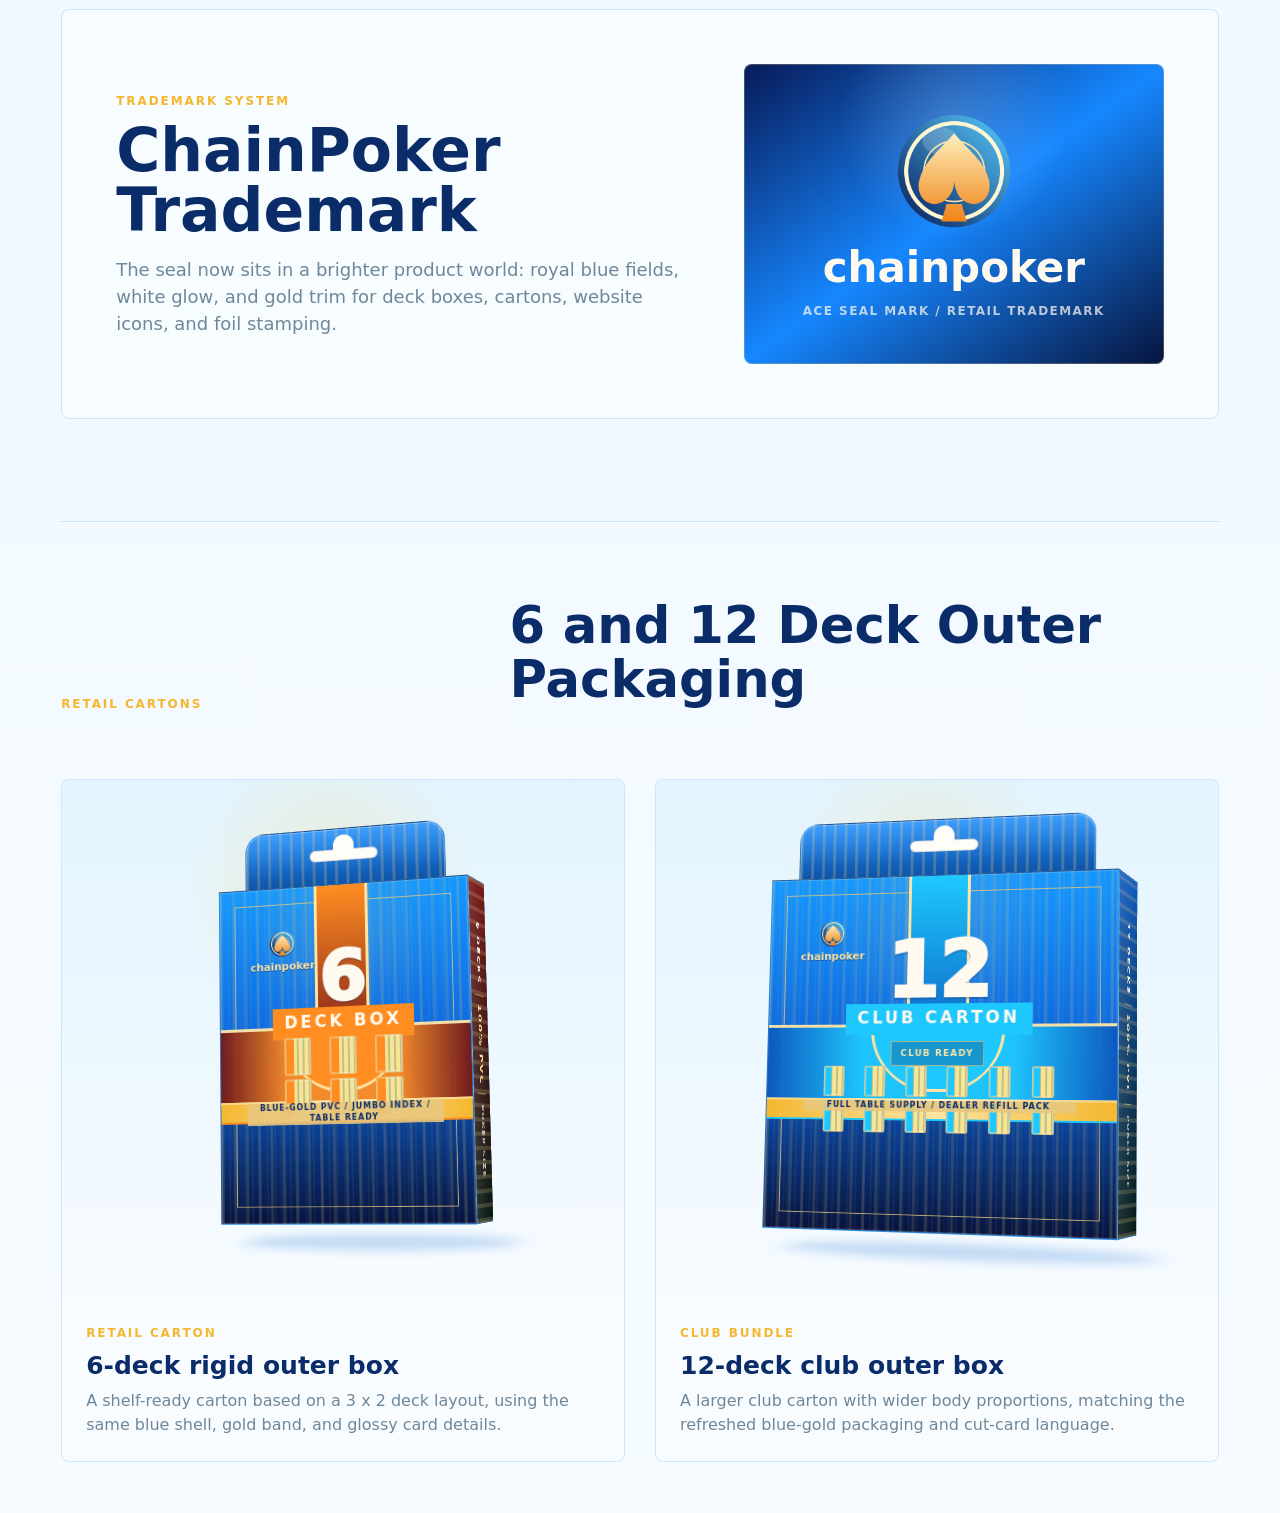
==== commit 3f2a20e6: "Sync brand icons with blue gold style" ====
--- a/ad-card.html
+++ b/ad-card.html
@@ -5,6 +5,7 @@
     <meta name="viewport" content="width=device-width, initial-scale=1" />
     <title>ChainPoker Blue-Gold Insert Card and Box Packaging</title>
     <link rel="icon" href="./favicon.ico" sizes="any" />
+    <link rel="icon" href="./assets/favicon.svg" type="image/svg+xml" />
     <link rel="icon" href="./assets/favicon.png" type="image/png" />
     <link rel="stylesheet" href="./ad-card.css" />
   </head>
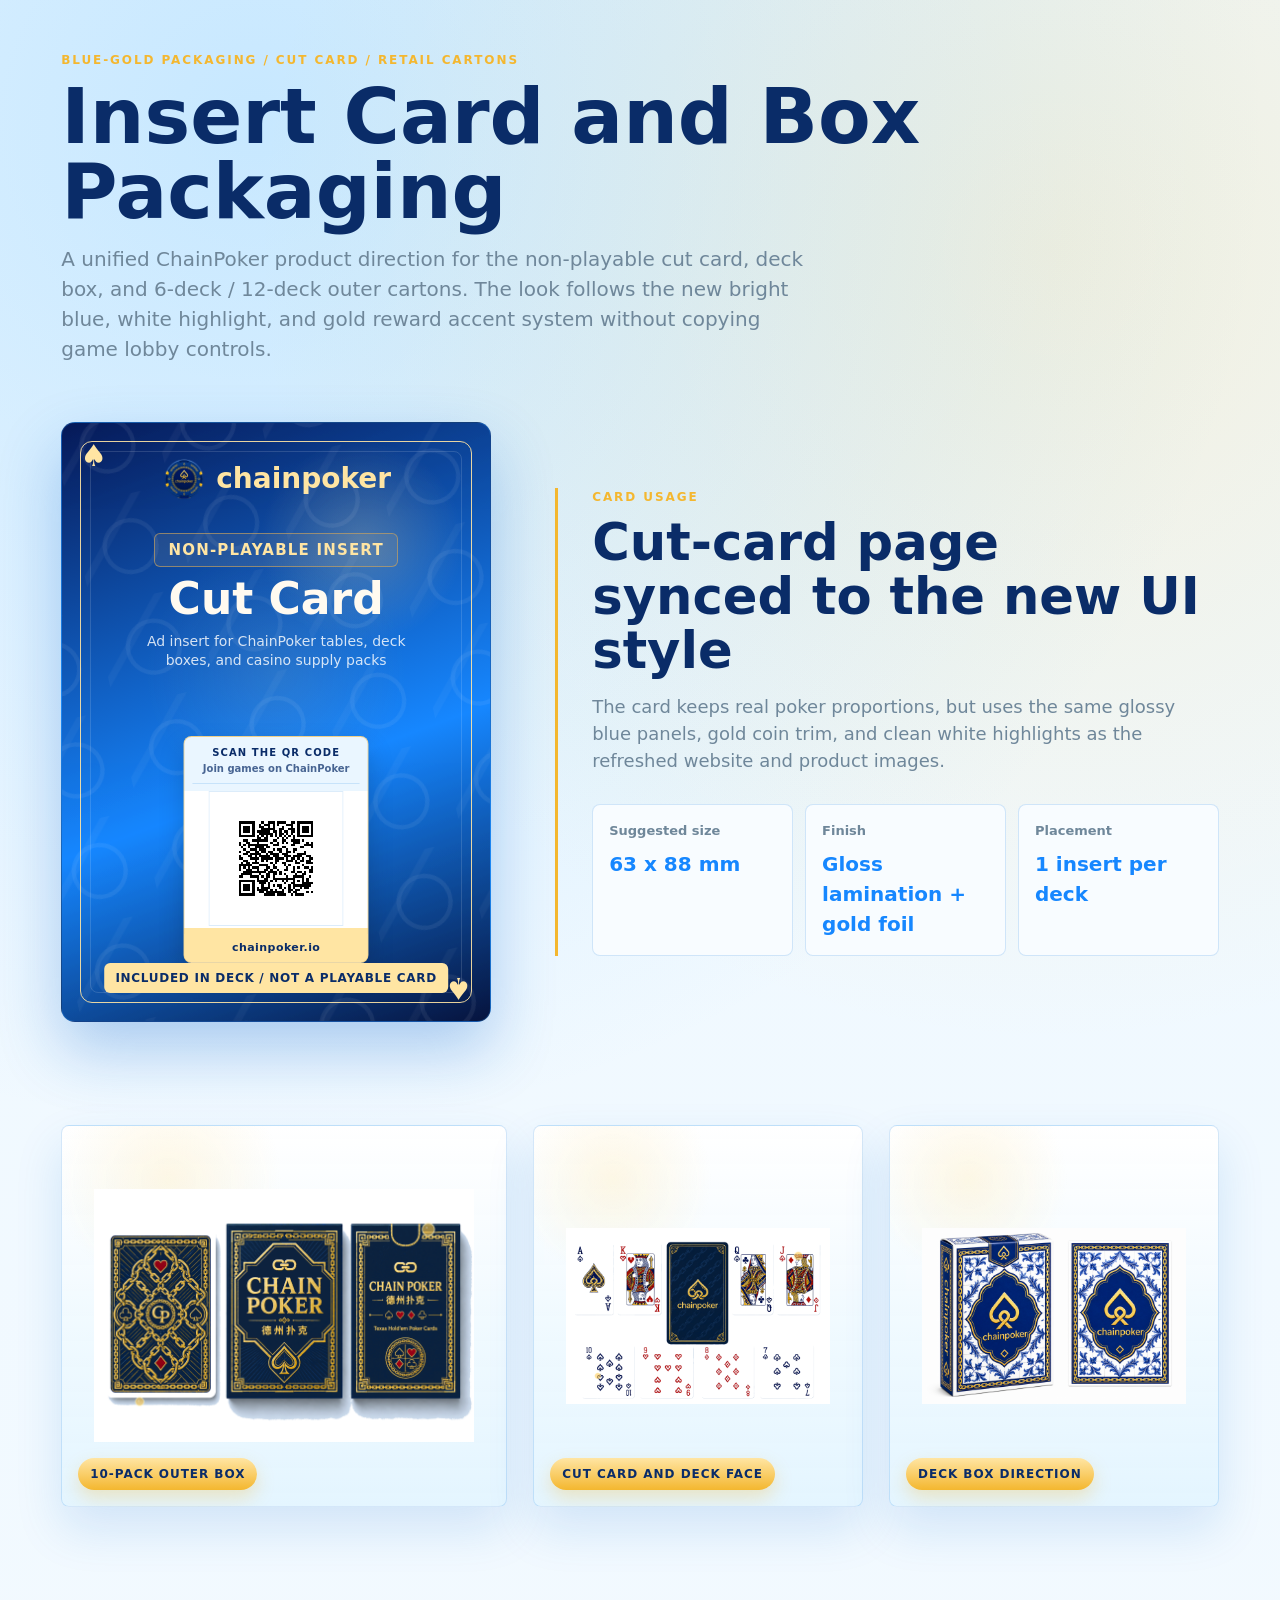
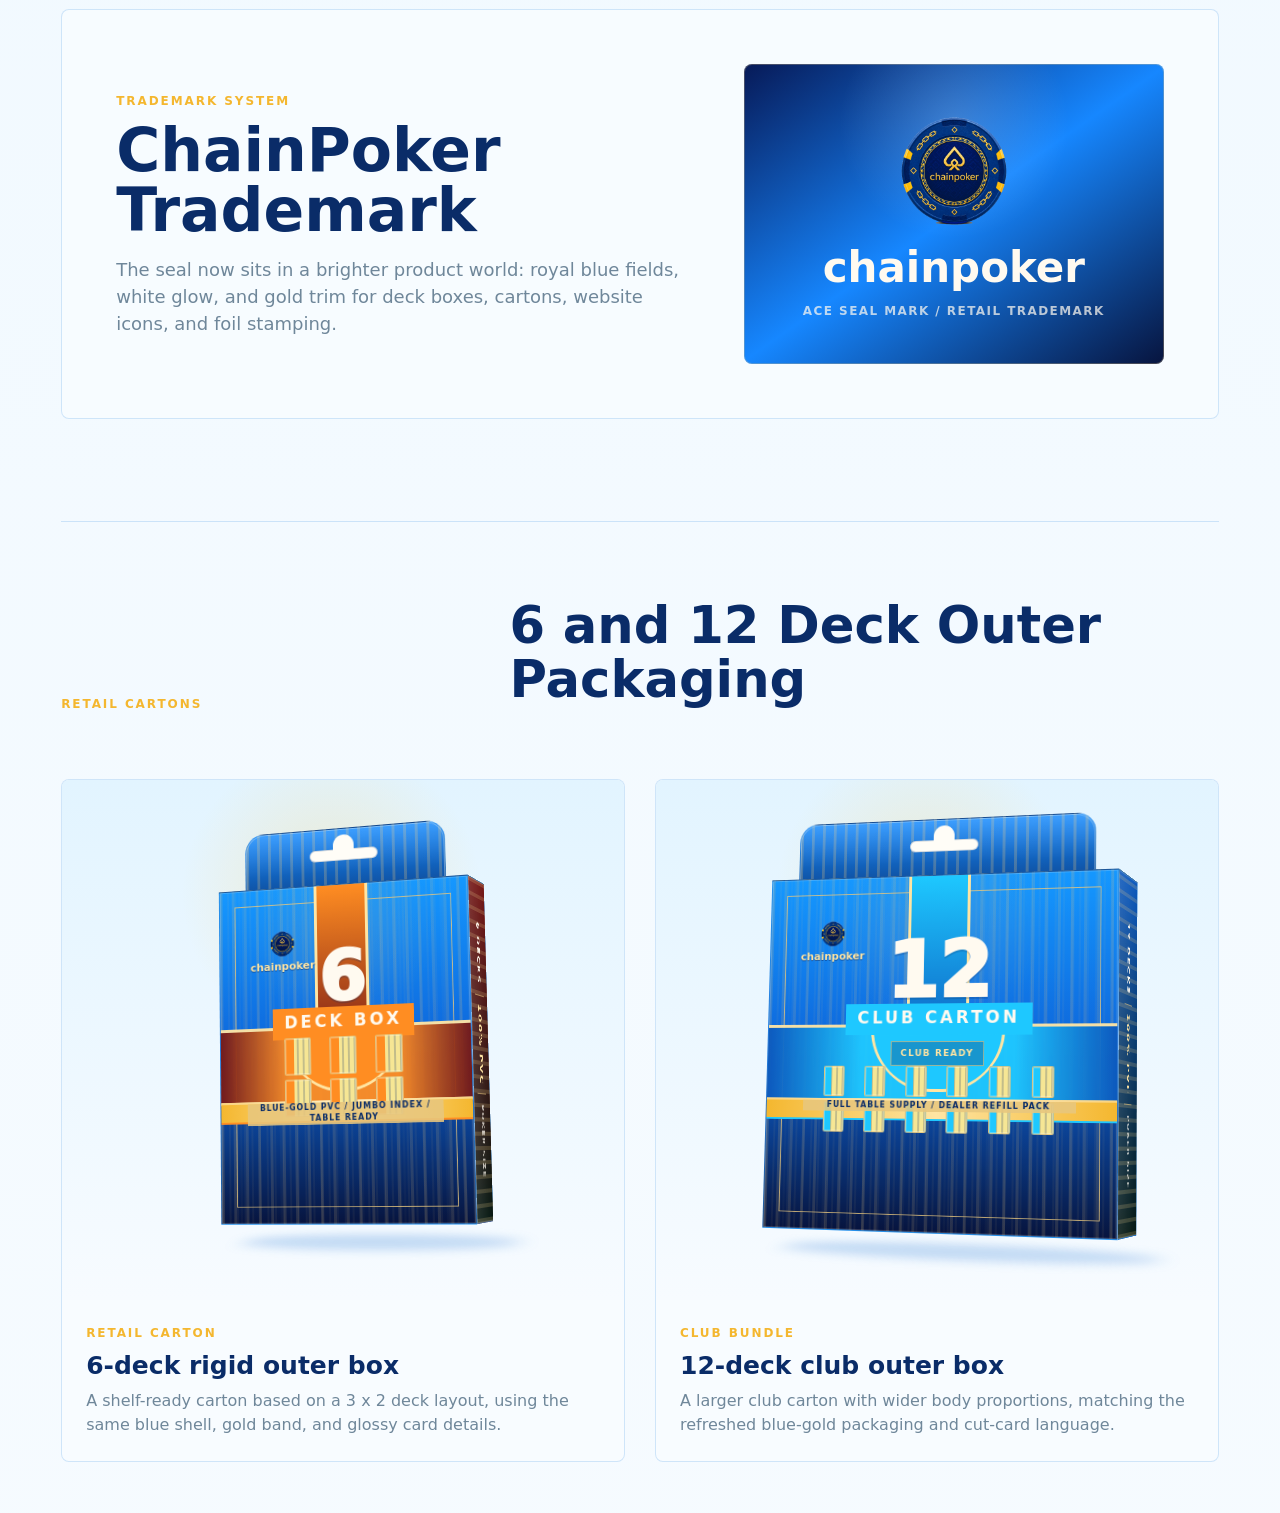
==== commit 7865a246: "Update ChainPoker logo and packaging assets" ====
--- a/ad-card.html
+++ b/ad-card.html
@@ -5,7 +5,6 @@
     <meta name="viewport" content="width=device-width, initial-scale=1" />
     <title>ChainPoker Blue-Gold Insert Card and Box Packaging</title>
     <link rel="icon" href="./favicon.ico" sizes="any" />
-    <link rel="icon" href="./assets/favicon.svg" type="image/svg+xml" />
     <link rel="icon" href="./assets/favicon.png" type="image/png" />
     <link rel="stylesheet" href="./ad-card.css" />
   </head>
@@ -72,8 +71,8 @@
 
       <section class="product-strip" aria-label="Blue-gold product image direction">
         <figure class="product-shot large">
-          <img src="./assets/outer-packaging-blue.png" alt="Blue-gold ChainPoker outer packaging set" />
-          <figcaption>Outer packaging system</figcaption>
+          <img src="./assets/outer-packaging-blue.png" alt="ChainPoker 10-pack outer packaging box set" />
+          <figcaption>10-pack outer box</figcaption>
         </figure>
         <figure class="product-shot">
           <img src="./assets/cut-card-blue-set.png" alt="Blue-gold ChainPoker cut card style" />
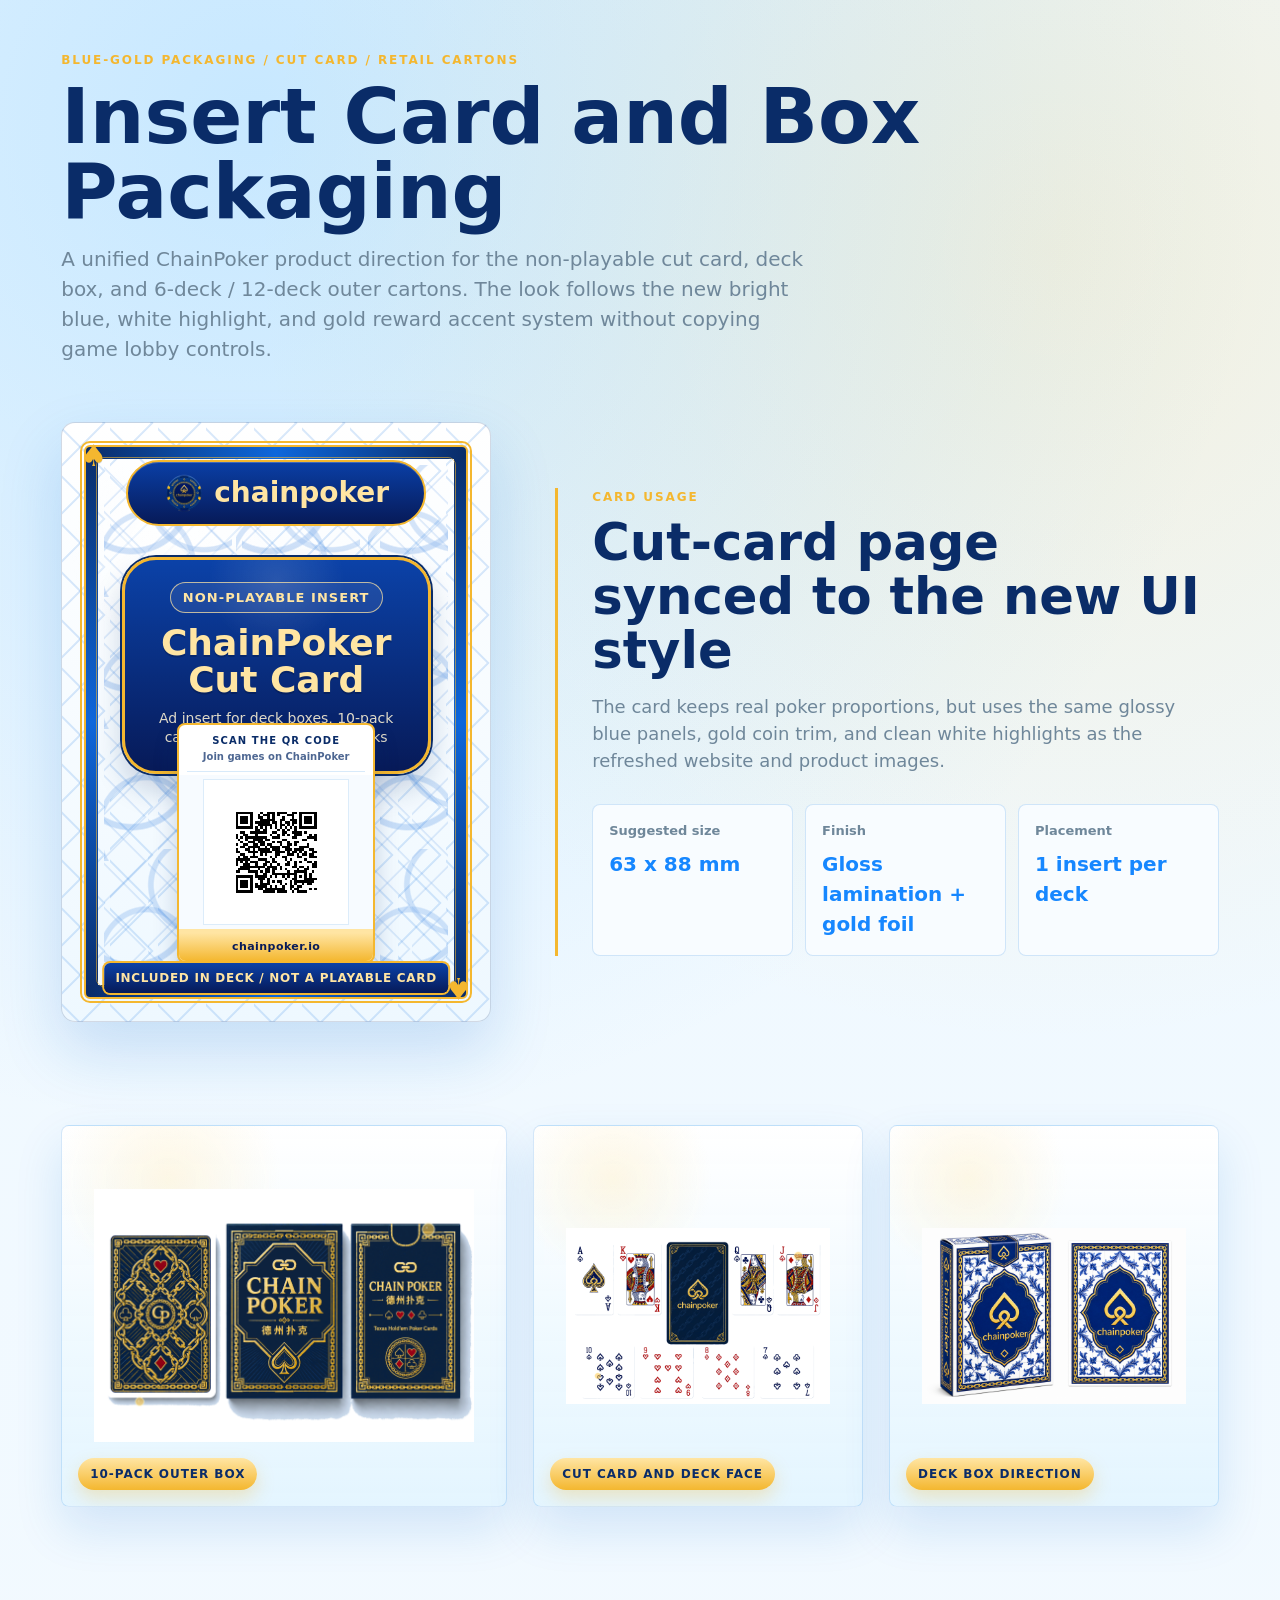
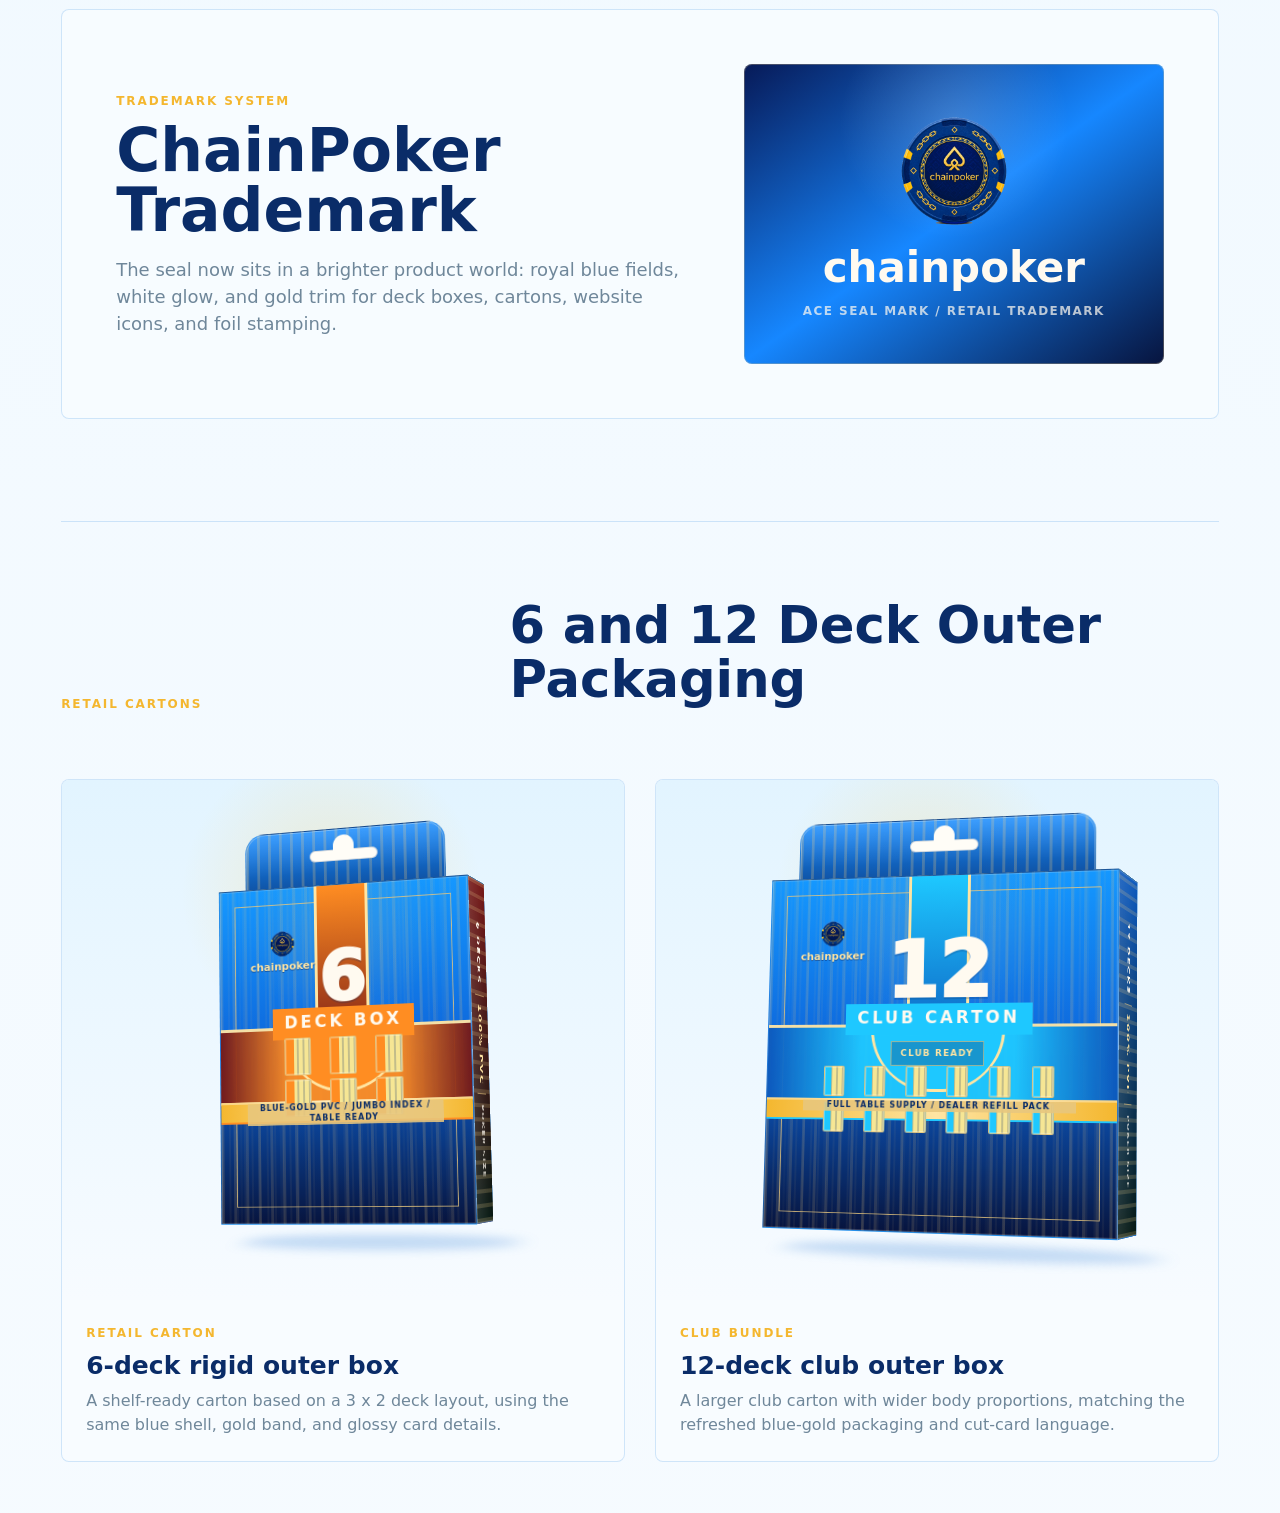
==== commit 772e121a: "Refine cut card and hero layout" ====
--- a/ad-card.html
+++ b/ad-card.html
@@ -4,8 +4,9 @@
     <meta charset="utf-8" />
     <meta name="viewport" content="width=device-width, initial-scale=1" />
     <title>ChainPoker Blue-Gold Insert Card and Box Packaging</title>
-    <link rel="icon" href="./favicon.ico" sizes="any" />
-    <link rel="icon" href="./assets/favicon.png" type="image/png" />
+    <link rel="icon" href="./favicon.ico?v=20260723-chip" sizes="any" />
+    <link rel="icon" href="./assets/favicon.png?v=20260723-chip" type="image/png" />
+    <link rel="apple-touch-icon" href="./assets/favicon.png?v=20260723-chip" />
     <link rel="stylesheet" href="./ad-card.css" />
   </head>
   <body>
@@ -31,8 +32,8 @@
           </div>
           <div class="card-message">
             <p class="kicker">Non-playable insert</p>
-            <h2>Cut Card</h2>
-            <p>Ad insert for ChainPoker tables, deck boxes, and casino supply packs</p>
+            <h2>ChainPoker Cut Card</h2>
+            <p>Ad insert for deck boxes, 10-pack cartons, and table supply packs</p>
           </div>
           <div class="qr-panel">
             <div class="qr-copy">
--- a/ad-card.css
+++ b/ad-card.css
@@ -750,6 +750,137 @@
   text-transform: uppercase;
   letter-spacing: 0.06em;
   transform: translateX(-50%);
+}
+
+.blocker-card {
+  border: 1px solid rgba(10, 44, 104, 0.18);
+  border-radius: 14px;
+  color: #0a2c68;
+  background:
+    radial-gradient(circle at 26% 22%, rgba(255, 255, 255, 0.92), transparent 18%),
+    linear-gradient(135deg, transparent 0 42%, rgba(21, 115, 224, 0.16) 43% 45%, transparent 46%),
+    linear-gradient(45deg, transparent 0 42%, rgba(21, 115, 224, 0.16) 43% 45%, transparent 46%),
+    linear-gradient(180deg, #ffffff, #eef8ff);
+  background-size:
+    auto,
+    48px 48px,
+    48px 48px,
+    auto;
+  box-shadow: 0 28px 62px rgba(17, 104, 205, 0.18);
+}
+
+.blocker-card::before {
+  inset: 18px;
+  border: 6px double #f4b72f;
+  border-radius: 10px;
+  background:
+    linear-gradient(90deg, #0a2c68, #0e67db, #0a2c68) top / 100% 12px no-repeat,
+    linear-gradient(90deg, #0a2c68, #0e67db, #0a2c68) bottom / 100% 12px no-repeat,
+    linear-gradient(180deg, #0a2c68, #0e67db, #0a2c68) left / 12px 100% no-repeat,
+    linear-gradient(180deg, #0a2c68, #0e67db, #0a2c68) right / 12px 100% no-repeat;
+  opacity: 1;
+}
+
+.blocker-card::after {
+  inset: 34px;
+  border: 1px solid rgba(244, 183, 47, 0.58);
+  border-radius: 8px;
+  opacity: 1;
+}
+
+.chain-pattern {
+  inset: 42px;
+  opacity: 0.42;
+  background:
+    radial-gradient(ellipse at 20% 20%, transparent 0 35%, rgba(14, 103, 219, 0.46) 36% 39%, transparent 40%),
+    radial-gradient(ellipse at 78% 28%, transparent 0 35%, rgba(14, 103, 219, 0.4) 36% 39%, transparent 40%),
+    radial-gradient(ellipse at 32% 78%, transparent 0 35%, rgba(14, 103, 219, 0.4) 36% 39%, transparent 40%),
+    linear-gradient(135deg, transparent 0 45%, rgba(14, 103, 219, 0.28) 46% 48%, transparent 49%),
+    linear-gradient(45deg, transparent 0 45%, rgba(14, 103, 219, 0.28) 46% 48%, transparent 49%);
+  background-size: 138px 138px, 128px 128px, 132px 132px, 44px 44px, 44px 44px;
+  transform: none;
+}
+
+.corner {
+  z-index: 5;
+  color: #f4b72f;
+  text-shadow: 0 1px 0 rgba(10, 44, 104, 0.18);
+}
+
+.brand {
+  width: min(82%, 300px);
+  margin: 12px auto 0;
+  padding: 10px 16px;
+  justify-content: center;
+  border: 2px solid #f4b72f;
+  border-radius: 999px;
+  color: #ffe5a3;
+  background: linear-gradient(180deg, #0a3fa6, #071a58);
+  box-shadow: inset 0 1px 0 rgba(255, 255, 255, 0.22);
+}
+
+.brand-mark,
+.brand-mark::before {
+  width: 42px;
+  height: 42px;
+}
+
+.card-message {
+  width: min(82%, 310px);
+  margin: clamp(26px, 8%, 42px) auto 0;
+  padding: 22px 18px 24px;
+  border: 3px solid #f4b72f;
+  border-radius: 34px;
+  color: #ffe5a3;
+  background:
+    radial-gradient(circle at 50% 10%, rgba(255, 255, 255, 0.12), transparent 28%),
+    linear-gradient(180deg, #0b42a8, #071a58);
+  box-shadow:
+    0 0 0 2px #0a2c68,
+    0 16px 28px rgba(10, 44, 104, 0.2);
+}
+
+.kicker {
+  margin-bottom: 12px;
+  padding: 5px 12px;
+  border: 1px solid rgba(255, 229, 163, 0.72);
+  border-radius: 999px;
+  color: #ffe5a3;
+  background: rgba(255, 255, 255, 0.08);
+  font-size: clamp(11px, 2vw, 13px);
+}
+
+.card-message h2 {
+  width: auto;
+  color: #ffe5a3;
+  font-size: clamp(25px, 5.2vw, 36px);
+  text-shadow: 0 2px 0 rgba(0, 0, 0, 0.18);
+}
+
+.card-message p:last-child {
+  max-width: 250px;
+  color: rgba(255, 245, 214, 0.88);
+}
+
+.qr-panel {
+  bottom: 58px;
+  width: min(62%, 198px);
+  border: 2px solid #f4b72f;
+  background:
+    linear-gradient(180deg, #ffffff 0 50px, #f7fbff 50px calc(100% - 32px), #ffe5a3 calc(100% - 32px)),
+    #fff;
+  box-shadow: 0 14px 24px rgba(10, 44, 104, 0.2);
+}
+
+.qr-panel a {
+  color: #071a58;
+  background: linear-gradient(180deg, #ffe5a3, #f4b72f);
+}
+
+.usage-tag {
+  color: #ffe5a3;
+  background: linear-gradient(180deg, #0b42a8, #071a58);
+  box-shadow: 0 0 0 2px #f4b72f;
 }
 
 .box-carton {
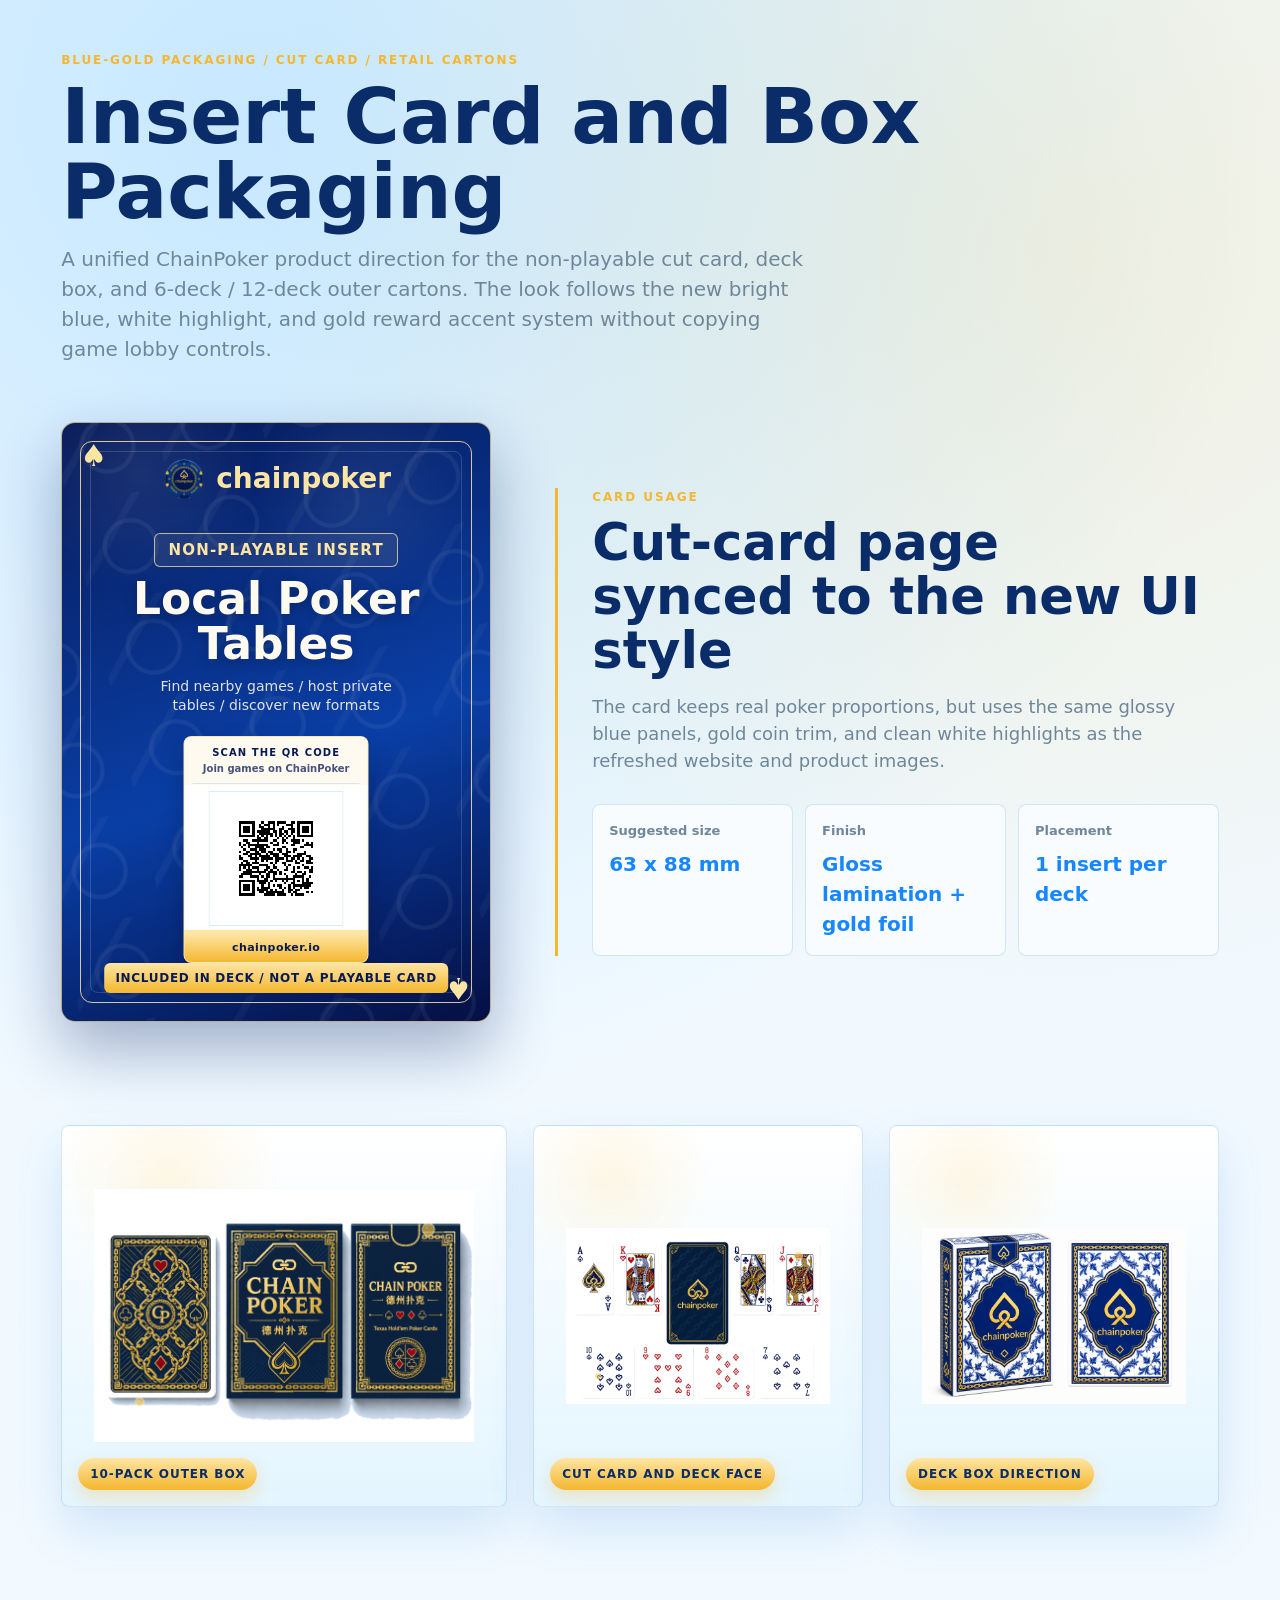
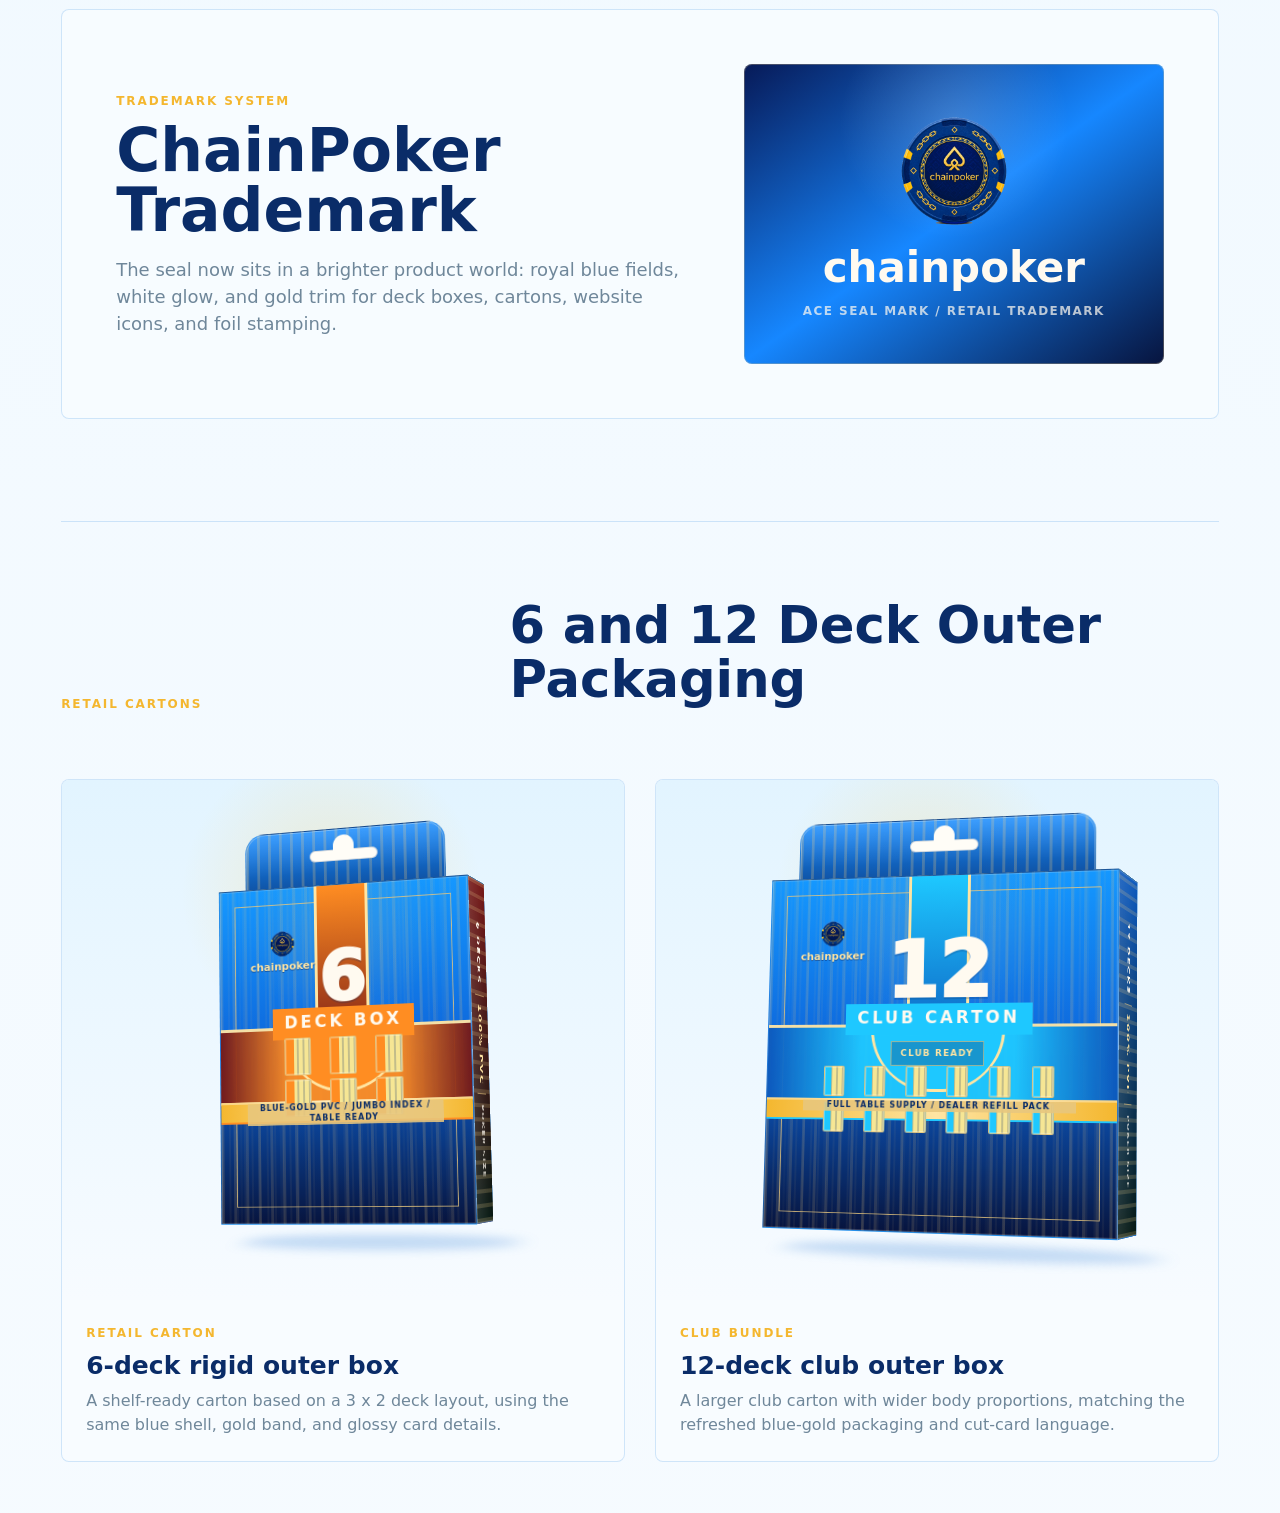
==== commit 26dd603f: "Polish hero and cut card styling" ====
--- a/ad-card.html
+++ b/ad-card.html
@@ -32,8 +32,8 @@
           </div>
           <div class="card-message">
             <p class="kicker">Non-playable insert</p>
-            <h2>ChainPoker Cut Card</h2>
-            <p>Ad insert for deck boxes, 10-pack cartons, and table supply packs</p>
+            <h2>Local Poker Tables</h2>
+            <p>Find nearby games / host private tables / discover new formats</p>
           </div>
           <div class="qr-panel">
             <div class="qr-copy">
--- a/ad-card.css
+++ b/ad-card.css
@@ -881,6 +881,167 @@
   color: #ffe5a3;
   background: linear-gradient(180deg, #0b42a8, #071a58);
   box-shadow: 0 0 0 2px #f4b72f;
+}
+
+.blocker-card {
+  border: 1px solid rgba(255, 229, 163, 0.72);
+  border-radius: 14px;
+  color: #fffaf0;
+  background:
+    radial-gradient(circle at 18% 8%, rgba(255, 255, 255, 0.08), transparent 18%),
+    radial-gradient(circle at 70% 12%, rgba(255, 255, 255, 0.07), transparent 18%),
+    linear-gradient(160deg, #071a58, #0a3fa6 56%, #061044);
+  box-shadow: 0 28px 62px rgba(7, 26, 88, 0.32);
+}
+
+.blocker-card::before {
+  inset: 18px;
+  border: 1px solid rgba(255, 229, 163, 0.84);
+  border-radius: 12px;
+  background: none;
+}
+
+.blocker-card::after {
+  inset: 28px;
+  border: 1px solid rgba(255, 255, 255, 0.16);
+  border-radius: 8px;
+  opacity: 1;
+}
+
+.chain-pattern {
+  inset: 0;
+  opacity: 0.18;
+  background-image:
+    linear-gradient(132deg, transparent 0 32%, rgba(255, 255, 255, 0.2) 33% 37%, transparent 38%),
+    radial-gradient(ellipse at 50% 50%, transparent 0 32%, rgba(255, 255, 255, 0.32) 33% 38%, transparent 39%);
+  background-size: 86px 86px;
+  transform: rotate(-13deg) scale(1.2);
+}
+
+.corner {
+  z-index: 5;
+  color: #ffe5a3;
+}
+
+.brand {
+  width: auto;
+  margin-top: 8px;
+  padding: 0;
+  border: 0;
+  border-radius: 0;
+  color: #ffe5a3;
+  background: none;
+  box-shadow: none;
+  font-size: clamp(20px, 3vw, 28px);
+}
+
+.brand-mark,
+.brand-mark::before {
+  width: 46px;
+  height: 46px;
+}
+
+.card-message {
+  width: auto;
+  margin-top: clamp(26px, 8%, 42px);
+  padding: 0;
+  border: 0;
+  border-radius: 0;
+  color: #fffaf0;
+  background: none;
+  box-shadow: none;
+}
+
+.kicker {
+  margin-bottom: 10px;
+  padding: 5px 13px;
+  border: 1px solid rgba(255, 229, 163, 0.72);
+  border-radius: 6px;
+  color: #ffe5a3;
+  background: rgba(255, 229, 163, 0.08);
+  font-size: clamp(12px, 2.2vw, 15px);
+  letter-spacing: 0.08em;
+  text-transform: uppercase;
+}
+
+.card-message h2 {
+  width: min(88%, 310px);
+  margin: 0 auto;
+  color: #fffaf0;
+  font-size: clamp(30px, 6.2vw, 44px);
+  line-height: 1.02;
+  letter-spacing: 0;
+  text-shadow: 0 3px 12px rgba(0, 0, 0, 0.22);
+}
+
+.card-message p:last-child {
+  max-width: 270px;
+  margin-top: 10px;
+  color: rgba(255, 250, 240, 0.88);
+  font-size: clamp(12px, 1.8vw, 14px);
+  line-height: 1.38;
+}
+
+.qr-panel {
+  position: absolute;
+  left: 50%;
+  bottom: 58px;
+  width: min(58%, 185px);
+  margin: 0;
+  padding: 8px;
+  border: 1px solid rgba(255, 229, 163, 0.76);
+  border-radius: 8px;
+  background:
+    linear-gradient(180deg, #fffaf0 0 48px, #fff 48px calc(100% - 32px), #ffe5a3 calc(100% - 32px)),
+    #fff;
+  box-shadow: 0 12px 26px rgba(0, 0, 0, 0.2);
+  transform: translateX(-50%);
+}
+
+.qr-copy {
+  gap: 1px;
+  margin-bottom: 7px;
+  padding-bottom: 7px;
+}
+
+.qr-copy strong {
+  color: #071a58;
+  font-size: 10px;
+  letter-spacing: 0.11em;
+}
+
+.qr-copy span {
+  color: rgba(7, 26, 88, 0.75);
+  font-size: 10px;
+}
+
+.qr-panel img {
+  width: calc(100% - 32px);
+  padding: 7px;
+}
+
+.qr-panel a {
+  margin: 8px -8px -8px;
+  padding: 6px 8px;
+  border-radius: 0 0 7px 7px;
+  color: #071a58;
+  background: linear-gradient(180deg, #ffe5a3, #f4b72f);
+  font-size: 11px;
+}
+
+.usage-tag {
+  position: absolute;
+  left: 50%;
+  bottom: 28px;
+  max-width: 82%;
+  margin: 0;
+  border-radius: 6px;
+  color: #071a58;
+  background: linear-gradient(180deg, #ffe5a3, #f4b72f);
+  text-transform: uppercase;
+  letter-spacing: 0.06em;
+  box-shadow: none;
+  transform: translateX(-50%);
 }
 
 .box-carton {
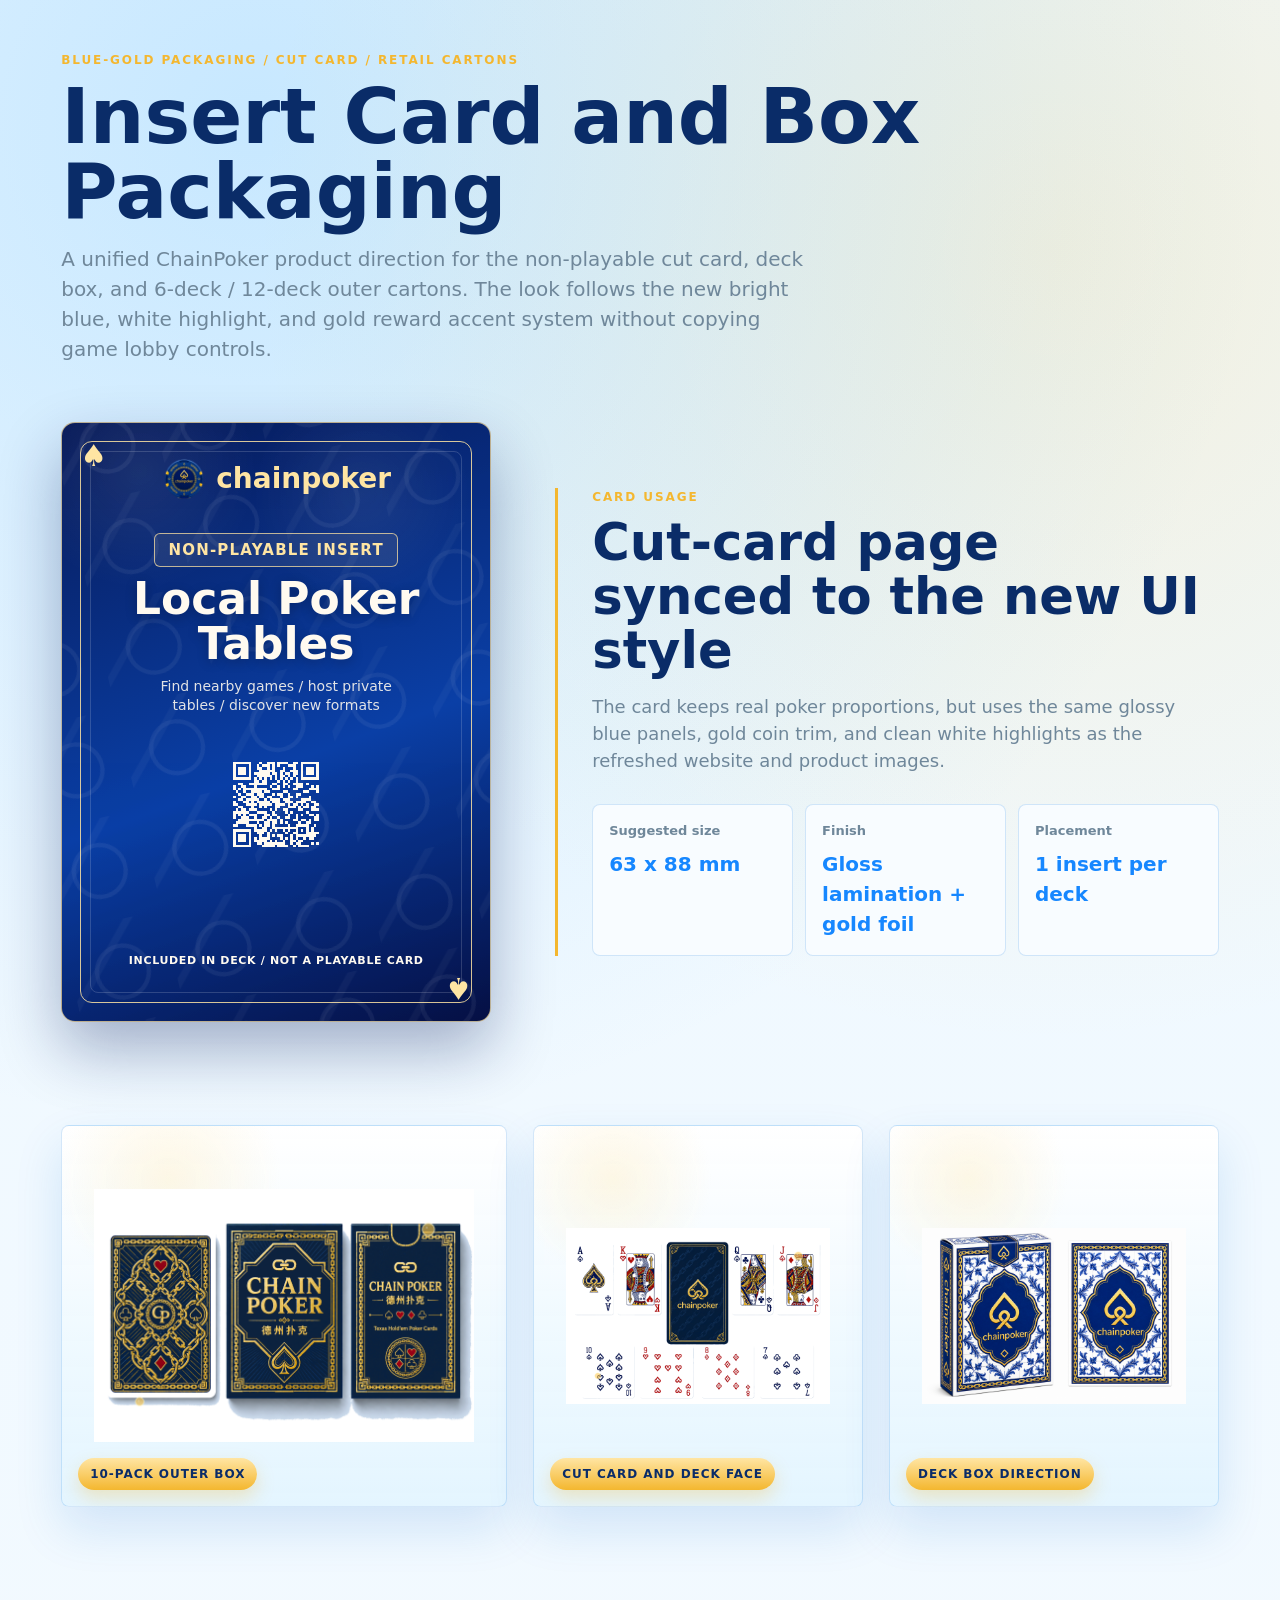
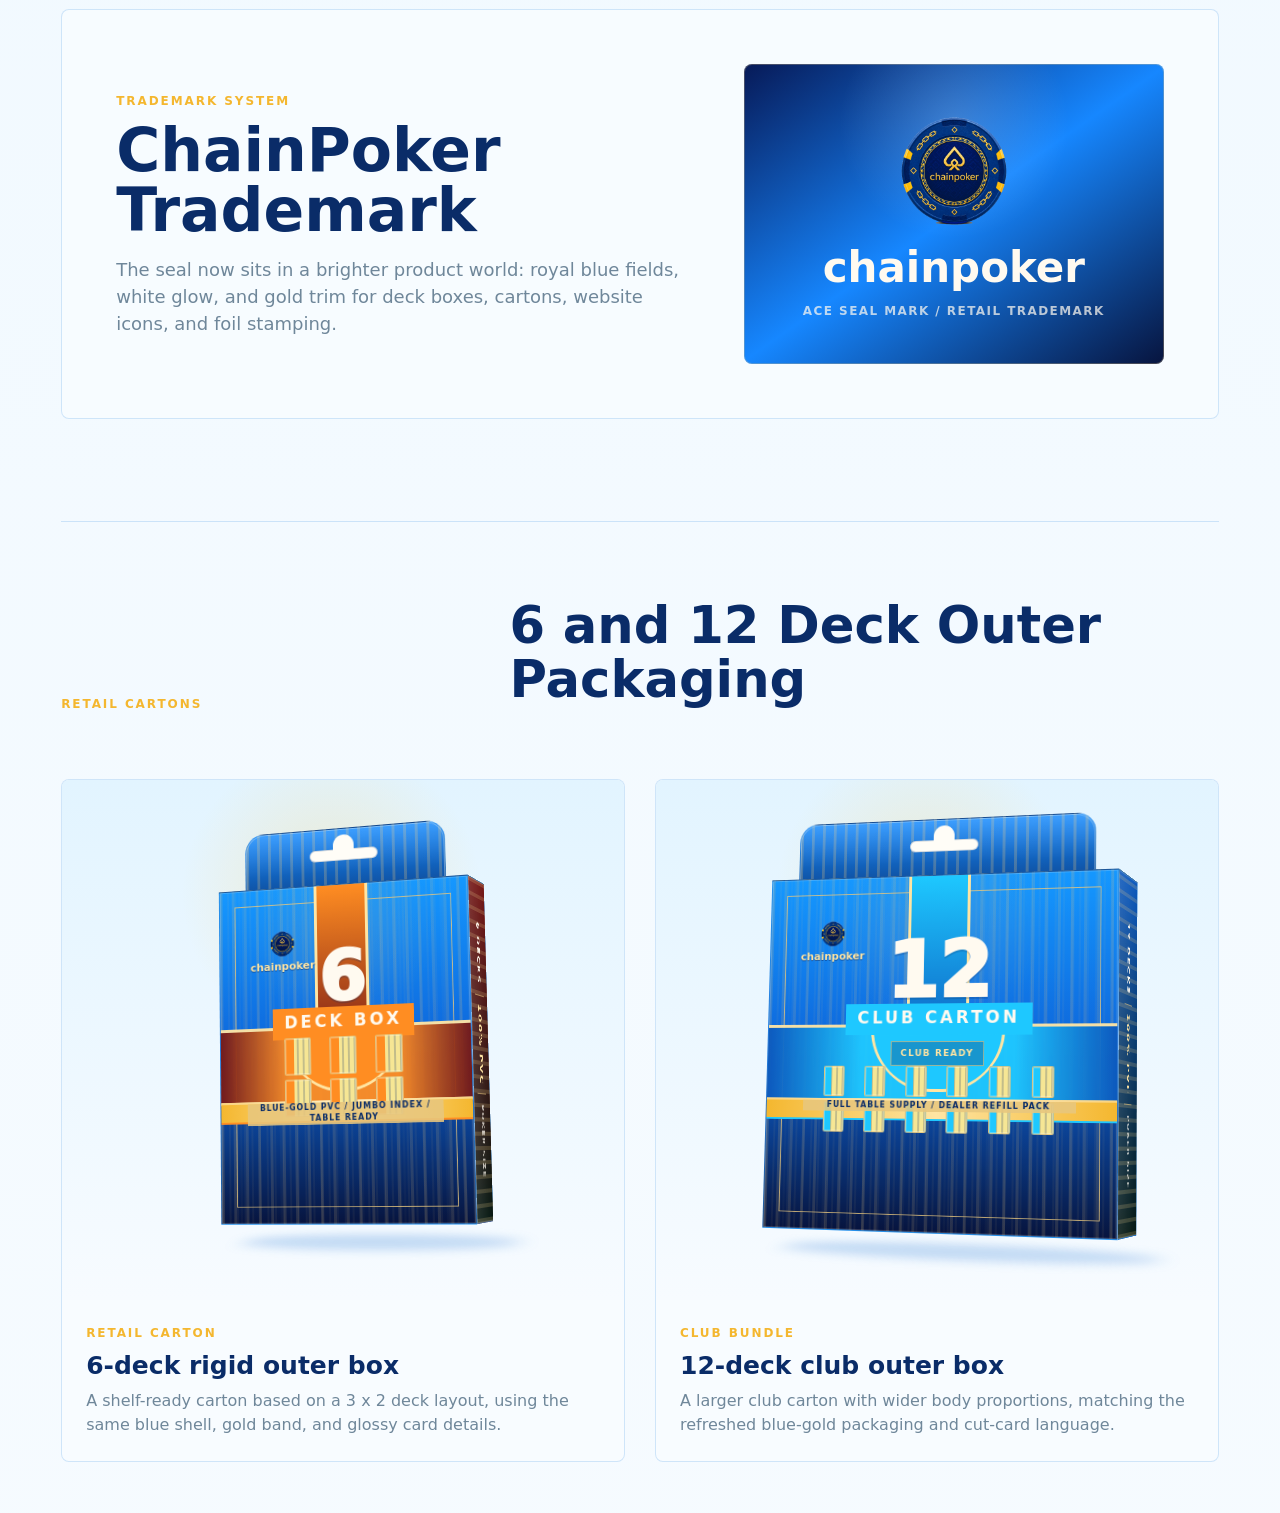
==== commit 850df589: "Refine ChainPoker product visuals" ====
--- a/ad-card.html
+++ b/ad-card.html
@@ -36,12 +36,7 @@
             <p>Find nearby games / host private tables / discover new formats</p>
           </div>
           <div class="qr-panel">
-            <div class="qr-copy">
-              <strong>SCAN THE QR CODE</strong>
-              <span>Join games on ChainPoker</span>
-            </div>
-            <img src="./assets/chainpoker-io-qr.png" alt="chainpoker.io QR code" />
-            <a href="https://chainpoker.io">chainpoker.io</a>
+            <img src="./assets/chainpoker-io-qr-white.png" alt="chainpoker.io QR code" />
           </div>
           <div class="usage-tag">Included in deck / not a playable card</div>
         </article>
--- a/ad-card.css
+++ b/ad-card.css
@@ -232,26 +232,6 @@
   box-shadow: 0 16px 34px rgba(0, 0, 0, 0.2);
 }
 
-.qr-copy {
-  display: grid;
-  gap: 2px;
-  margin-bottom: 10px;
-  padding-bottom: 10px;
-  border-bottom: 1px solid rgba(42, 137, 224, 0.18);
-}
-
-.qr-copy strong {
-  color: var(--green-deep);
-  font-size: 12px;
-  letter-spacing: 0.12em;
-}
-
-.qr-copy span {
-  color: rgba(10, 44, 104, 0.72);
-  font-size: 11px;
-  font-weight: 750;
-}
-
 .qr-panel img {
   width: calc(100% - 22px);
   margin: 0 auto;
@@ -705,27 +685,12 @@
 .qr-panel {
   position: absolute;
   left: 50%;
-  bottom: 58px;
+  bottom: 86px;
   width: min(58%, 185px);
   margin: 0;
   padding: 8px;
   box-shadow: 0 12px 26px rgba(0, 0, 0, 0.18);
   transform: translateX(-50%);
-}
-
-.qr-copy {
-  gap: 1px;
-  margin-bottom: 7px;
-  padding-bottom: 7px;
-}
-
-.qr-copy strong {
-  font-size: 10px;
-  letter-spacing: 0.11em;
-}
-
-.qr-copy span {
-  font-size: 10px;
 }
 
 .qr-panel img {
@@ -865,16 +830,13 @@
 .qr-panel {
   bottom: 58px;
   width: min(62%, 198px);
-  border: 2px solid #f4b72f;
-  background:
-    linear-gradient(180deg, #ffffff 0 50px, #f7fbff 50px calc(100% - 32px), #ffe5a3 calc(100% - 32px)),
-    #fff;
-  box-shadow: 0 14px 24px rgba(10, 44, 104, 0.2);
+  border: 0;
+  background: transparent;
+  box-shadow: none;
 }
 
 .qr-panel a {
-  color: #071a58;
-  background: linear-gradient(180deg, #ffe5a3, #f4b72f);
+  display: none;
 }
 
 .usage-tag {
@@ -985,59 +947,41 @@
 .qr-panel {
   position: absolute;
   left: 50%;
-  bottom: 58px;
-  width: min(58%, 185px);
+  bottom: 148px;
+  width: min(52%, 168px);
   margin: 0;
-  padding: 8px;
-  border: 1px solid rgba(255, 229, 163, 0.76);
-  border-radius: 8px;
-  background:
-    linear-gradient(180deg, #fffaf0 0 48px, #fff 48px calc(100% - 32px), #ffe5a3 calc(100% - 32px)),
-    #fff;
-  box-shadow: 0 12px 26px rgba(0, 0, 0, 0.2);
+  padding: 0;
+  border: 0;
+  border-radius: 0;
+  background: transparent;
+  box-shadow: none;
   transform: translateX(-50%);
 }
 
-.qr-copy {
-  gap: 1px;
-  margin-bottom: 7px;
-  padding-bottom: 7px;
-}
-
-.qr-copy strong {
-  color: #071a58;
-  font-size: 10px;
-  letter-spacing: 0.11em;
-}
-
-.qr-copy span {
-  color: rgba(7, 26, 88, 0.75);
-  font-size: 10px;
-}
-
 .qr-panel img {
-  width: calc(100% - 32px);
-  padding: 7px;
+  width: 82%;
+  padding: 0;
+  border: 0;
+  border-radius: 0;
+  background: transparent;
 }
 
 .qr-panel a {
-  margin: 8px -8px -8px;
-  padding: 6px 8px;
-  border-radius: 0 0 7px 7px;
-  color: #071a58;
-  background: linear-gradient(180deg, #ffe5a3, #f4b72f);
+  display: none;
+}
+
+.usage-tag {
+  position: absolute;
+  left: 50%;
+  bottom: 54px;
+  max-width: 76%;
+  margin: 0;
+  padding: 0;
+  border-radius: 0;
+  color: #fffaf0;
+  background: transparent;
   font-size: 11px;
-}
-
-.usage-tag {
-  position: absolute;
-  left: 50%;
-  bottom: 28px;
-  max-width: 82%;
-  margin: 0;
-  border-radius: 6px;
-  color: #071a58;
-  background: linear-gradient(180deg, #ffe5a3, #f4b72f);
+  line-height: 1.25;
   text-transform: uppercase;
   letter-spacing: 0.06em;
   box-shadow: none;
@@ -1535,11 +1479,13 @@
   }
 
   .qr-panel {
-    width: 78%;
+    bottom: 136px;
+    width: min(62%, 158px);
   }
 
   .usage-tag {
-    max-width: 88%;
+    bottom: 48px;
+    max-width: 82%;
     text-align: center;
   }
 
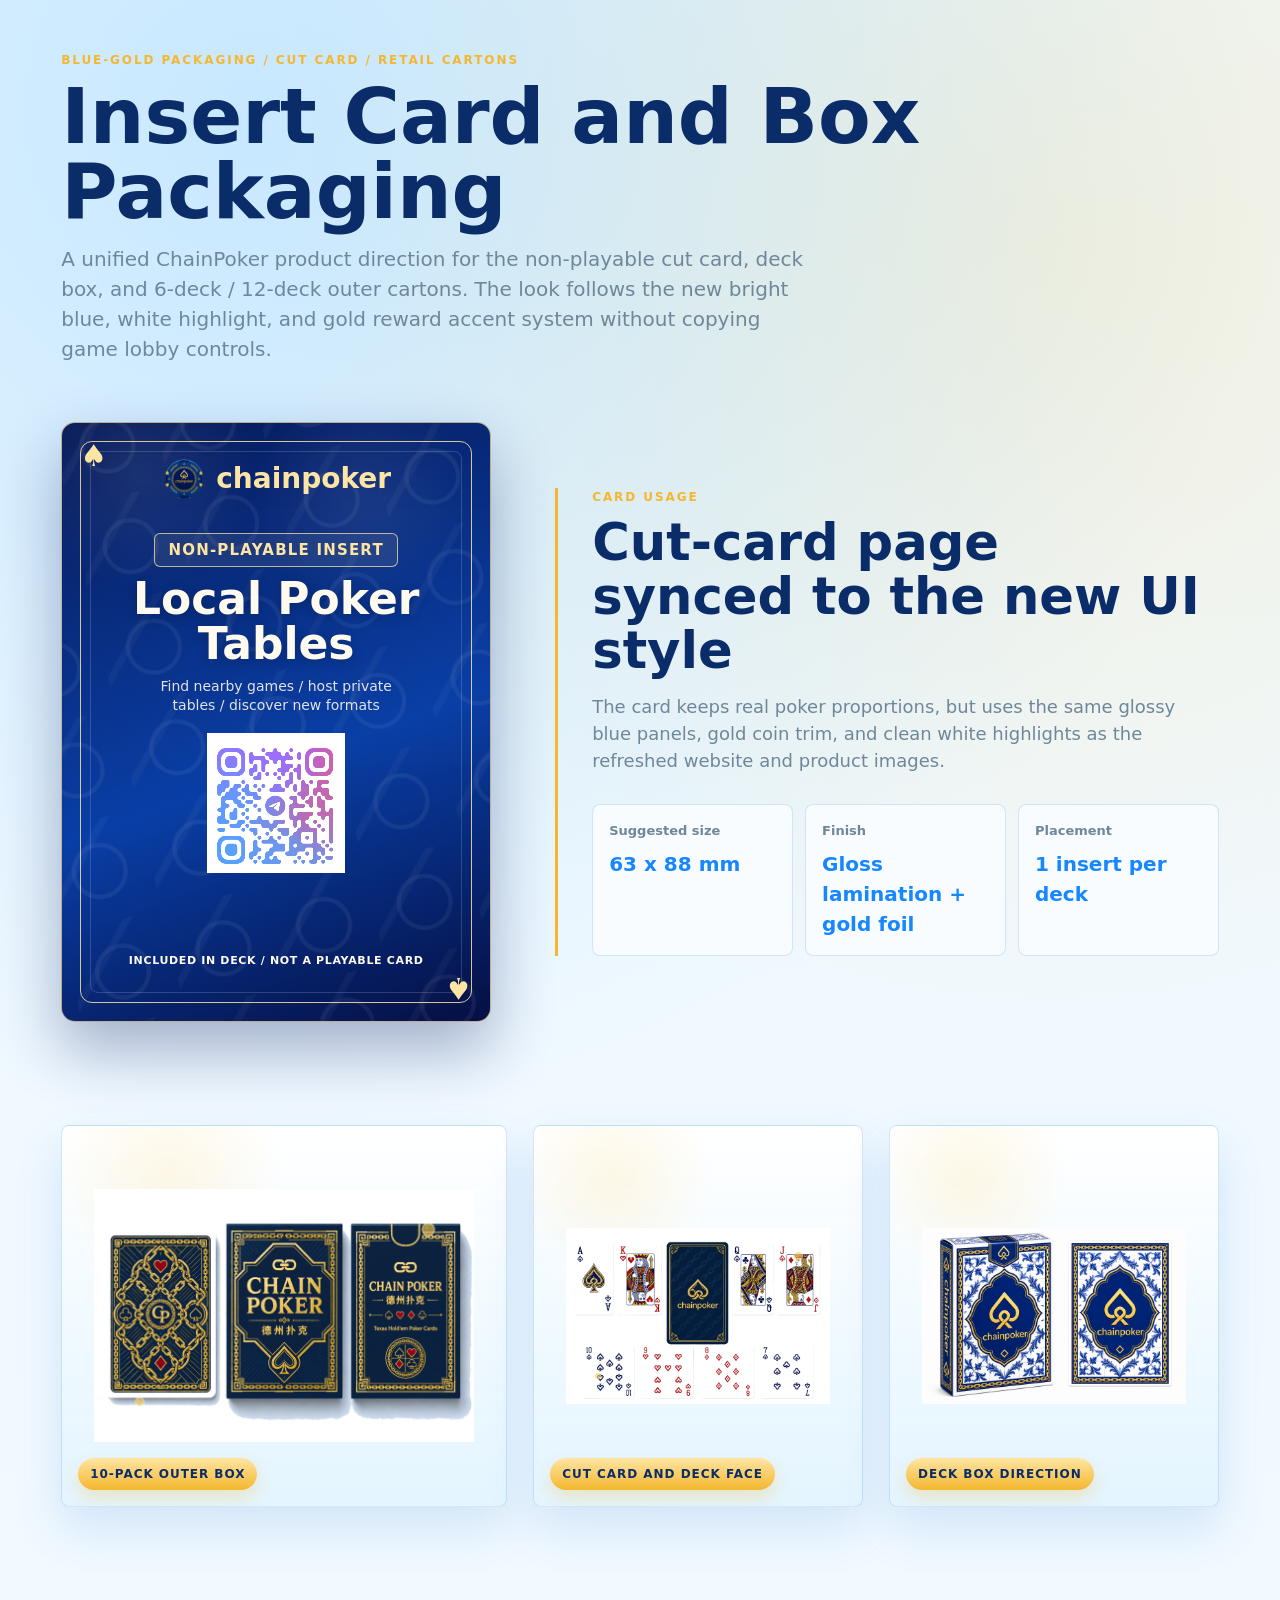
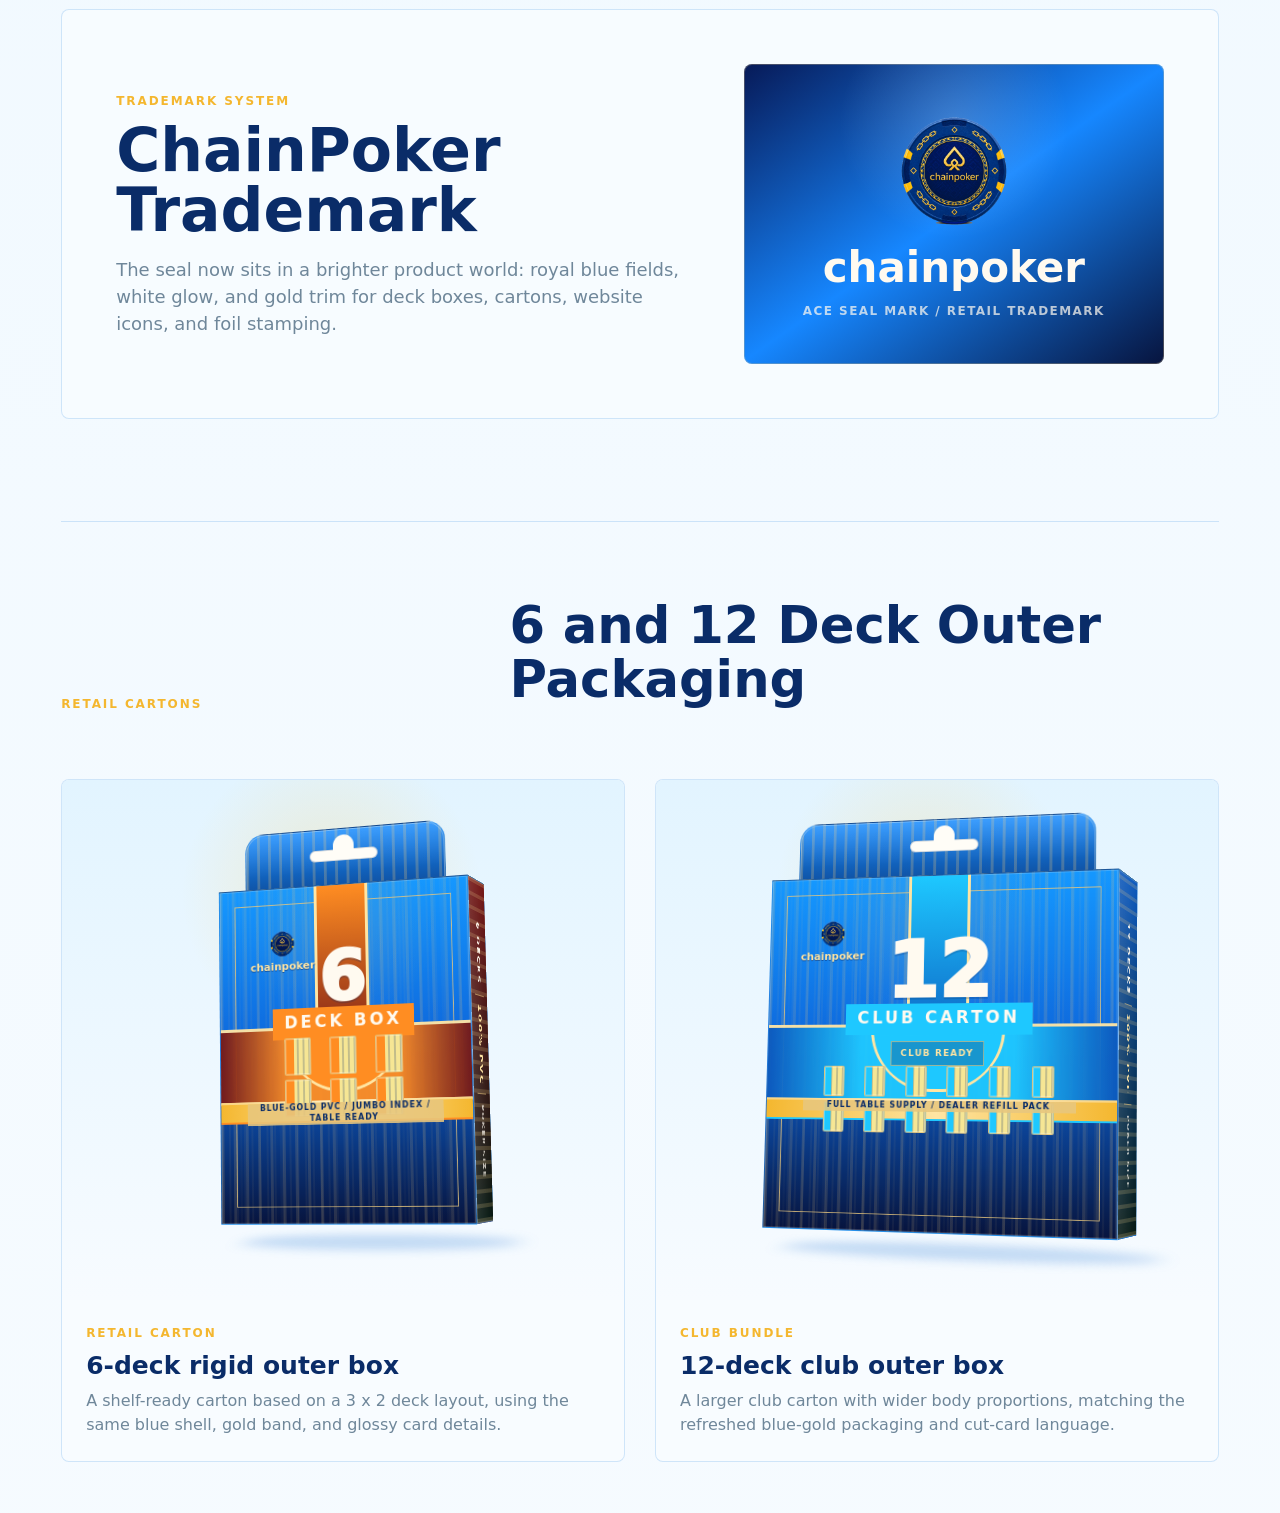
==== commit de7a4c47: "Use poster images for side ads and a shared QR Co-authored-by: Cursor <cursoragent@cursor.com>" ====
--- a/ad-card.html
+++ b/ad-card.html
@@ -35,9 +35,9 @@
             <h2>Local Poker Tables</h2>
             <p>Find nearby games / host private tables / discover new formats</p>
           </div>
-          <div class="qr-panel">
-            <img src="./assets/chainpoker-io-qr-white.png" alt="chainpoker.io QR code" />
-          </div>
+          <a class="qr-panel" href="https://chainpoker.io" target="_blank" rel="noopener noreferrer">
+            <img src="./assets/ads/qr.png" alt="QR code for chainpoker.io" />
+          </a>
           <div class="usage-tag">Included in deck / not a playable card</div>
         </article>
 
--- a/ad-card.css
+++ b/ad-card.css
@@ -956,6 +956,7 @@
   background: transparent;
   box-shadow: none;
   transform: translateX(-50%);
+  cursor: pointer;
 }
 
 .qr-panel img {
